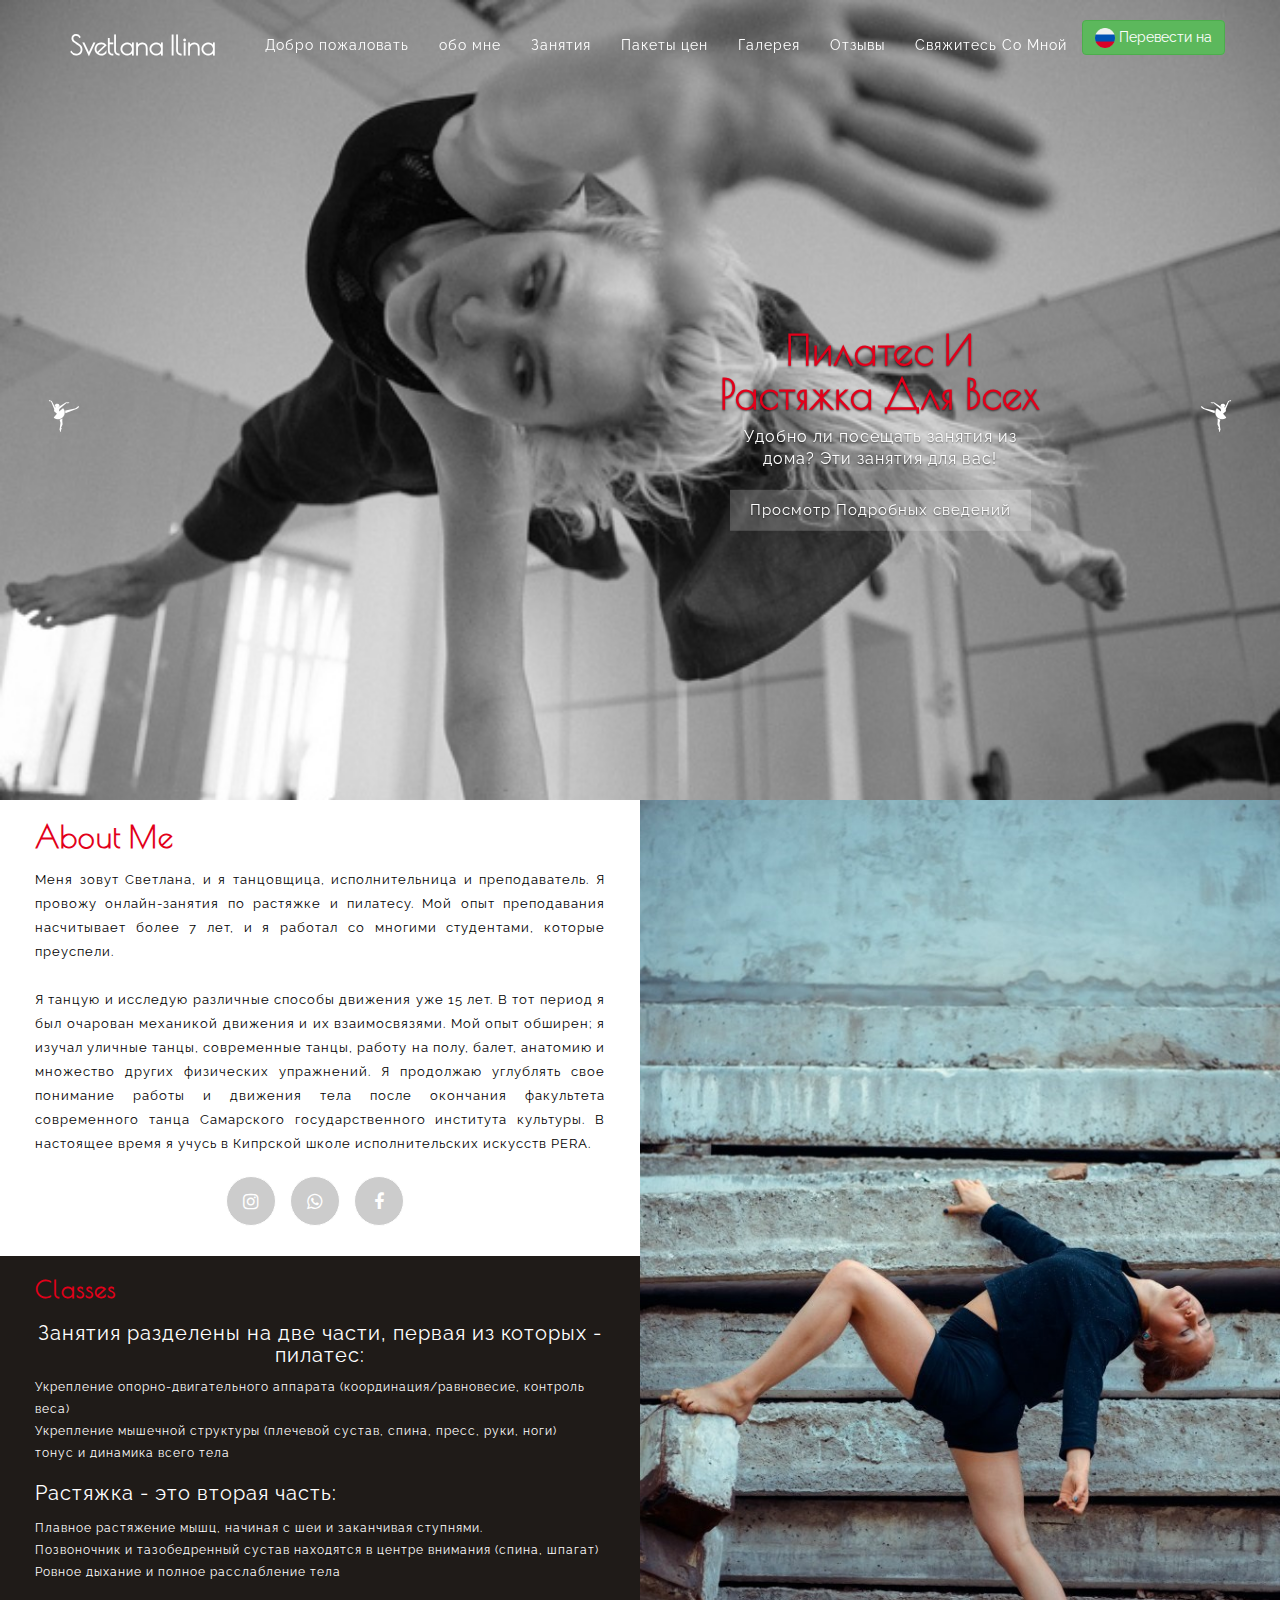
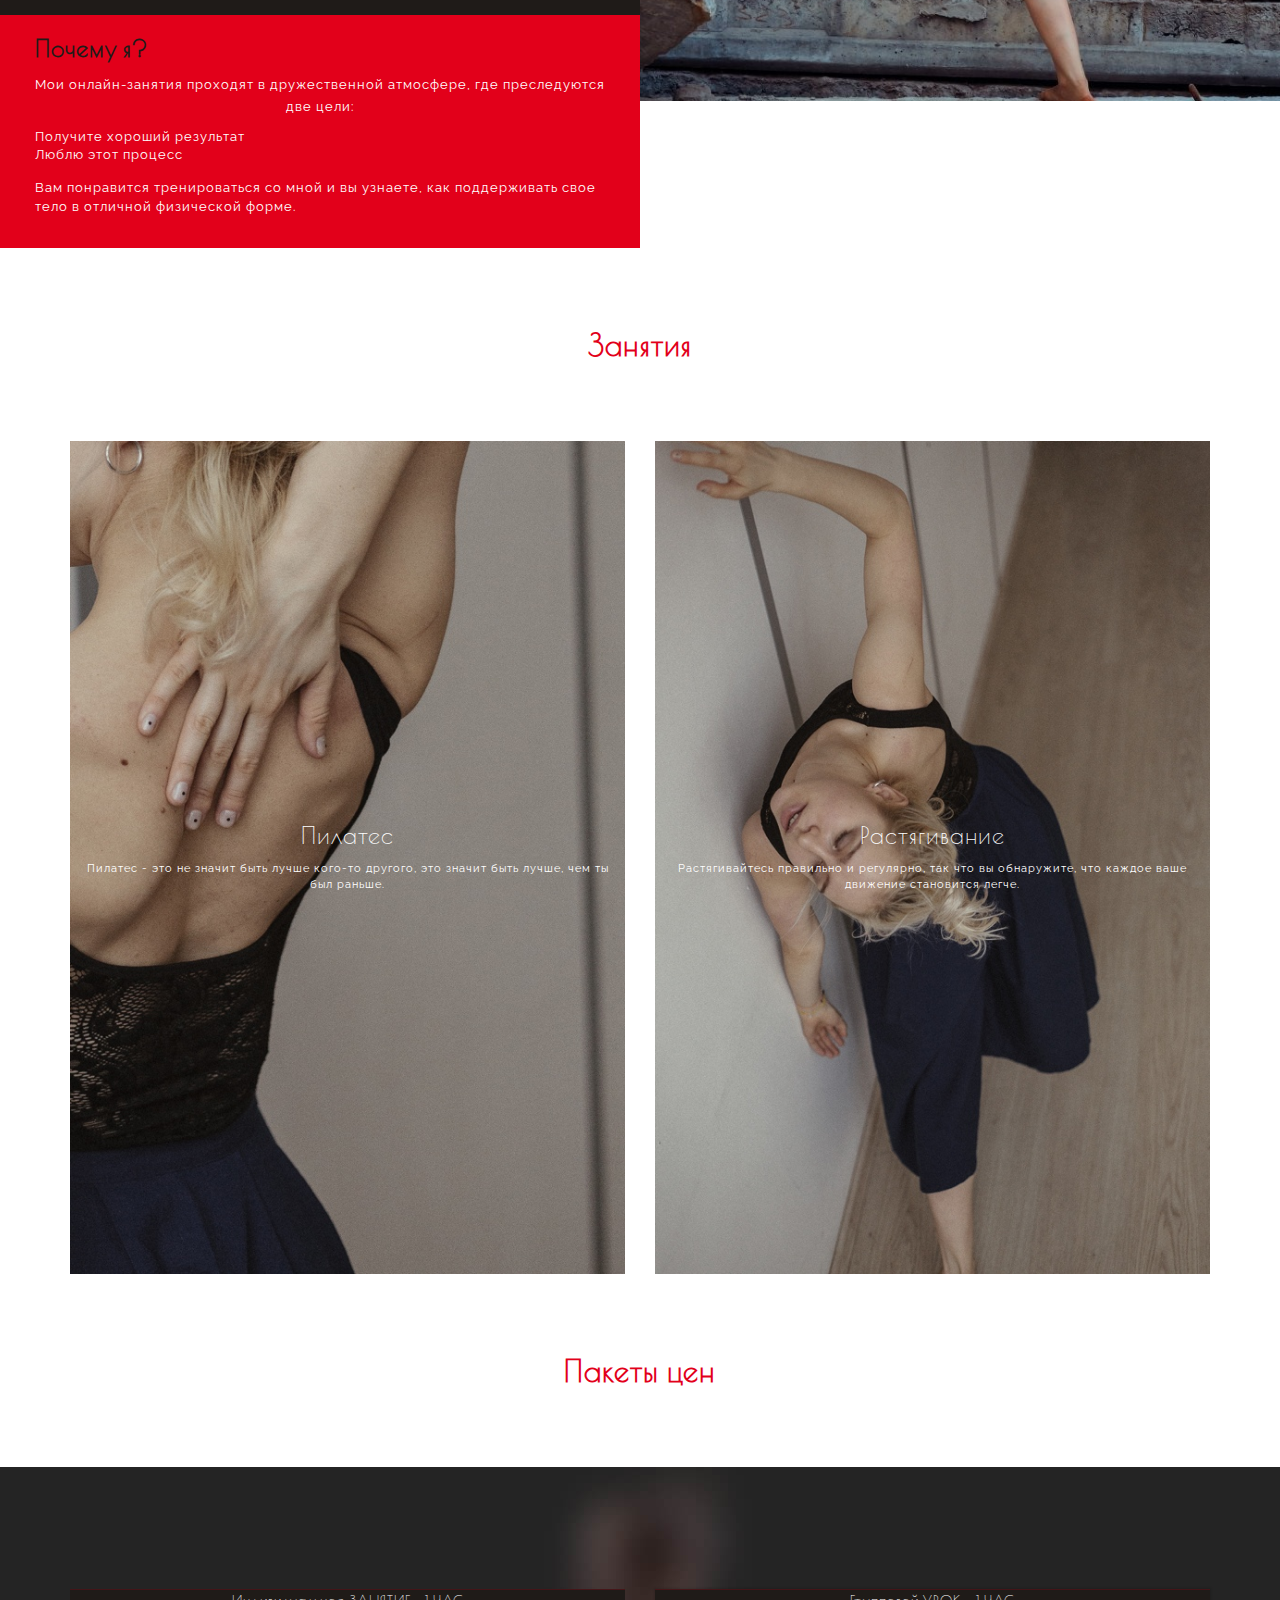
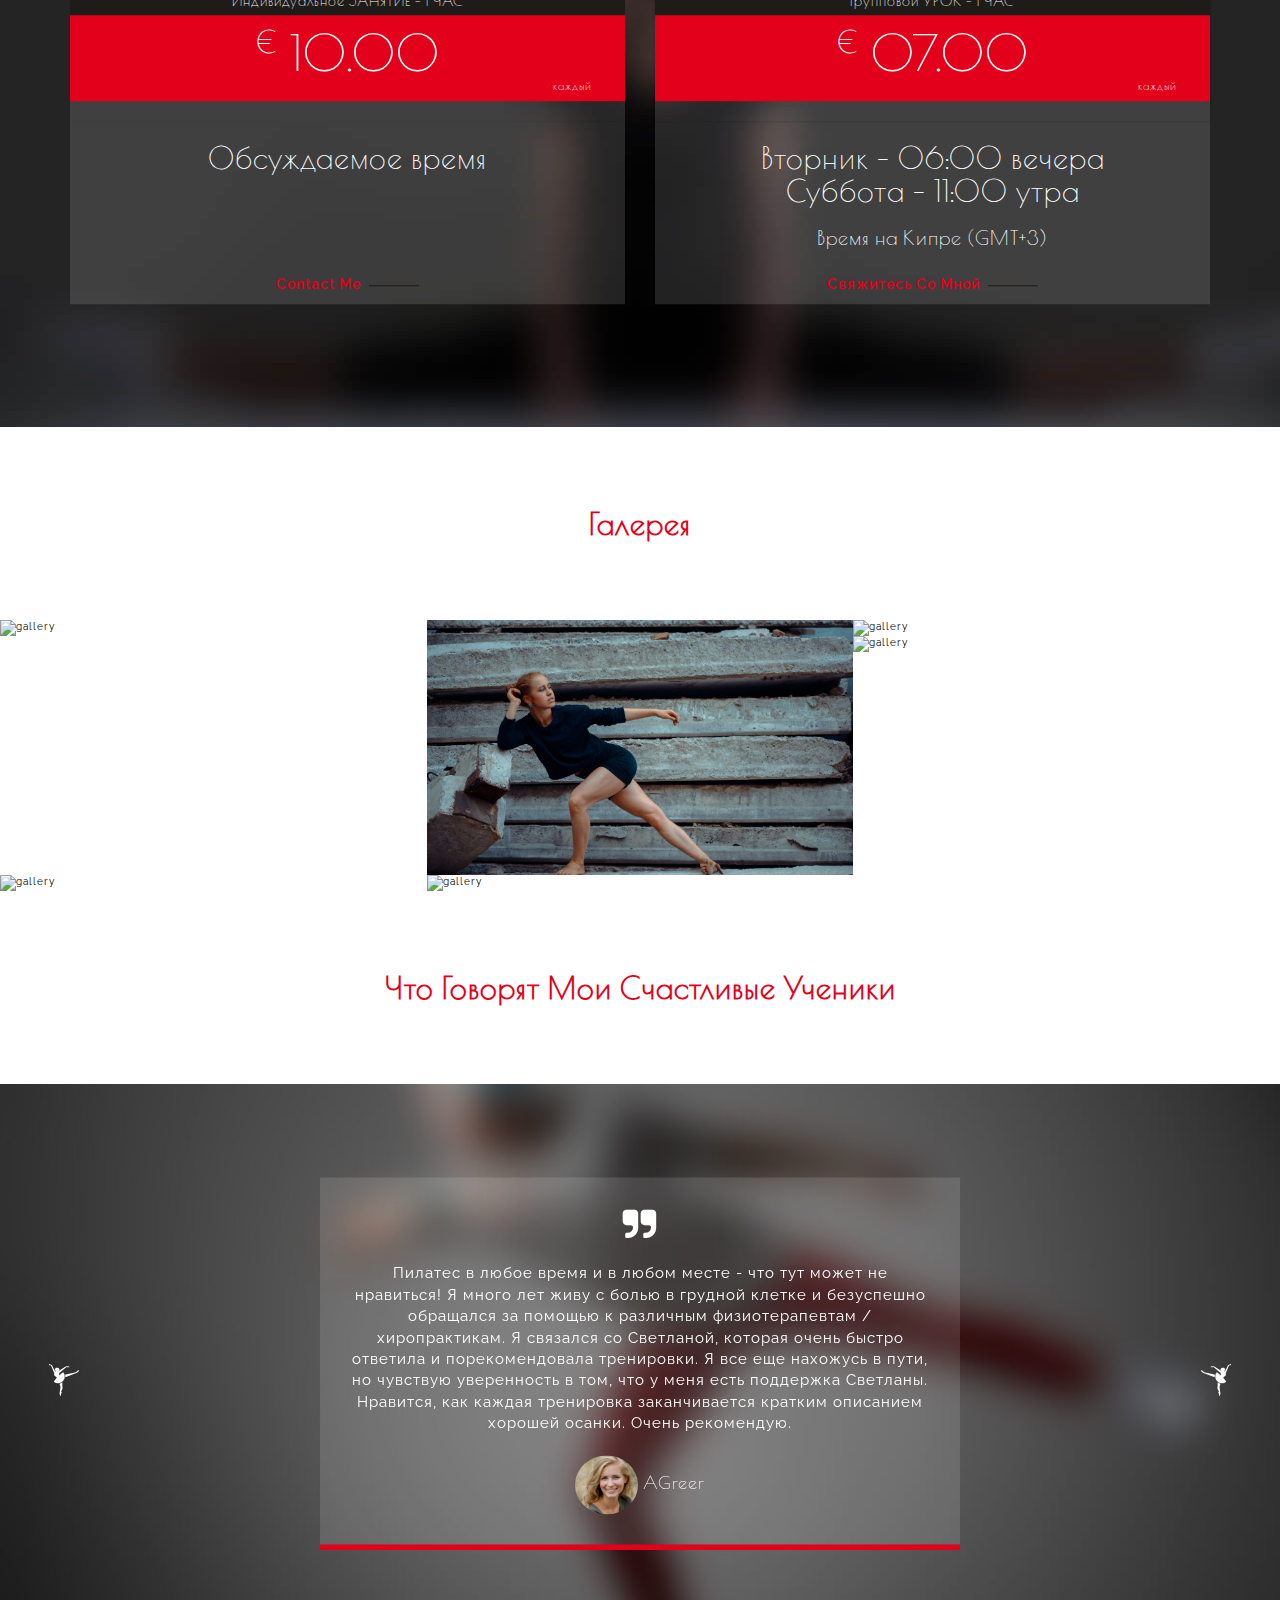
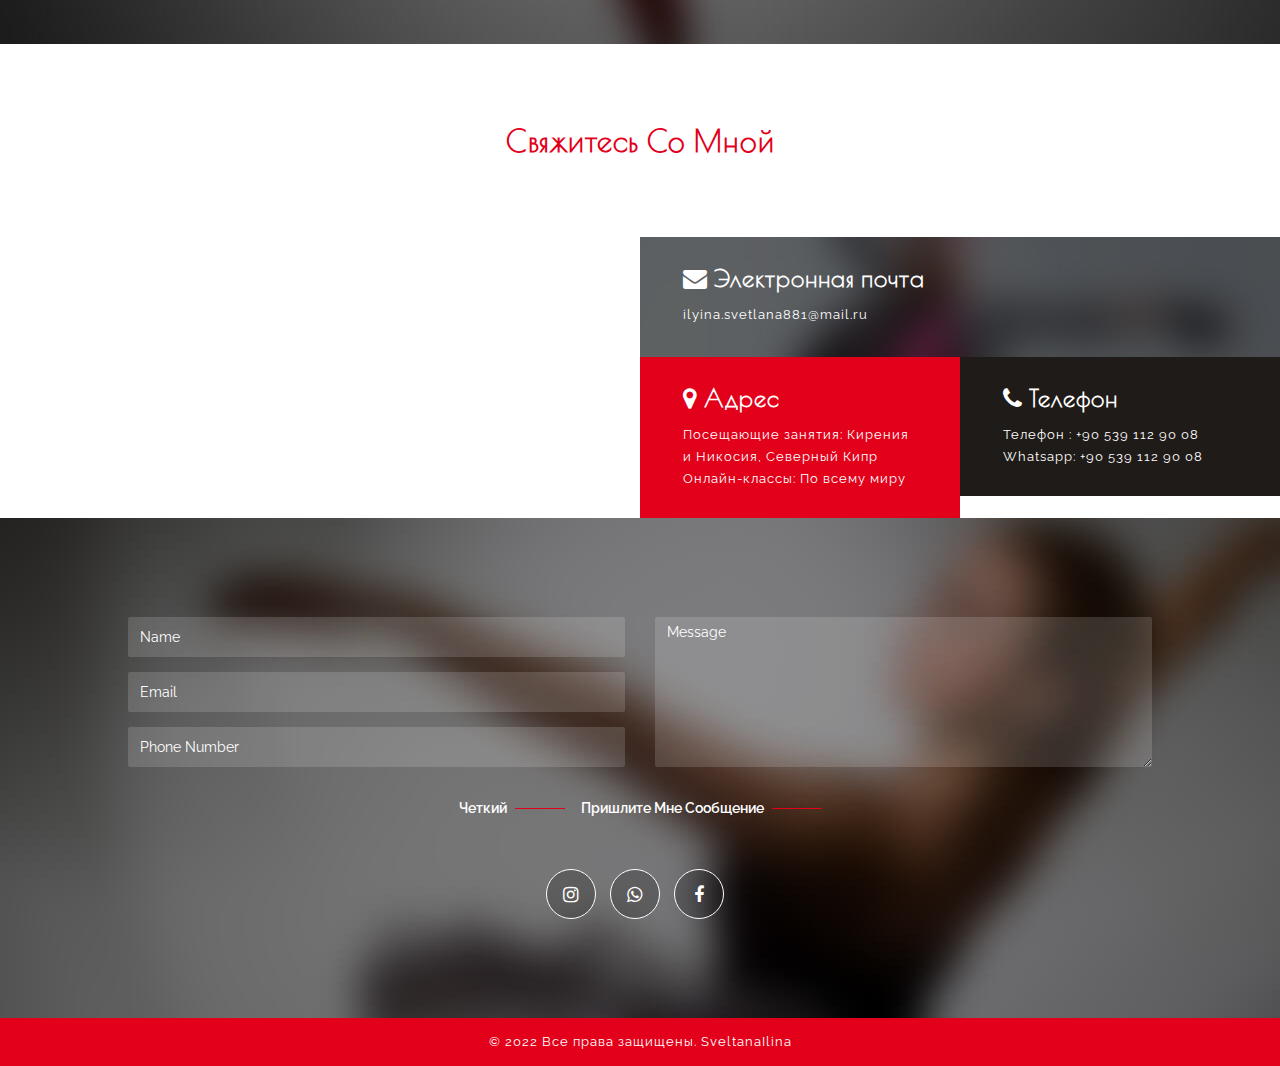
==== index2.html @ aa707af9 "new changes" ====
<!DOCTYPE html>
<html lang="en">
    <head>
        <meta charset="utf-8">
        <link rel="stylesheet" href="css/style2.css">
        <link rel="stylesheet" href="css/animate2.css">
        <link rel="stylesheet" href="css/owl.carousel.min.css">
        <link href="https://fonts.googleapis.com/css?family=Roboto:300,400&display=swap" rel="stylesheet">

    <link href="https://fonts.googleapis.com/css?family=Poppins:300,400,500&display=swap" rel="stylesheet">

    <link href="https://fonts.googleapis.com/css?family=Source+Serif+Pro:400,600&display=swap" rel="stylesheet">

    <link rel="stylesheet" href="fonts/icomoon/style.css">
        <meta http-equiv="X-UA-Compatible" content="IE=edge">
        <meta name="viewport" content="width=device-width, initial-scale=1.0">
        <link href="fcf-assets/css/fcf.default.css" rel="stylesheet">
        <link href="https://fonts.googleapis.com/css?family=Poiret+One|Raleway:300,400,500,600,700,800,900" rel="stylesheet"> 
        <title>Svetlana Ilina</title>
        <script type="text/javascript" src=
"https://translate.google.com/translate_a/element.js?
        cb=googleTranslateElementInit">
    </script> 
    <script type="text/javascript"> 
        function googleTranslateElementInit() { 
            new google.translate.TranslateElement(
                {pageLanguage: 'en'}, 
                'google_translate_element'
            ); 
        } 
    </script> 
        <link rel="icon" href="favicon.png"/>
        <!-- Bootstrap core CSS -->
        <link href="css/bootstrap.min.css" rel="stylesheet">
        <!-- Custom styles for this template -->
        <link href="css/style.css" rel="stylesheet">
        <link href="css/responsive.css" rel="stylesheet">
        <link href="fonts/font-awesome/css/font-awesome.min.css" rel="stylesheet" type="text/css" />
        <link href="fonts/website-font/stylesheet.css" rel="stylesheet" type="text/css" />
        <link href="css/mislider.css" rel="stylesheet" type="text/css" />
        <link href="css/mislider-custom.css" rel="stylesheet" type="text/css" />
        <link rel="stylesheet" href="css/animate.css">
        <link rel="stylesheet" href="css/lightbox.min.css">

        <script src="js/jquery.min.js" type="text/javascript"></script>
        <script src="js/bootstrap.min.js" type="text/javascript"></script>
        <script src="js/scrolling-nav.js" type="text/javascript"></script>
        <script src="js/lightbox-plus-jquery.min.js" type="text/javascript"></script>
        <script src="js/custom.js" type="text/javascript"></script>

        <script src="js/jquery-3.3.1.min.js"></script>
        <script src="js/popper.min.js"></script>
        <script src="js/owl.carousel.min.js"></script>
        <script src="js/main.js"></script>

    </head>
    <div id="google_translate_element"></div> 
    <body id="myPage" data-spy="scroll" data-target=".navbar" data-offset="60">
        <header>
            <nav class="navbar navbar-default navbar-fixed-top">
                <div class="container">
                    <div class="navigation-bar">
                        <div class="navbar-header">
                            <button type="button" class="navbar-toggle" data-toggle="collapse" data-target="#myNavbar">
                                <span class="icon-bar"></span>
                                <span class="icon-bar"></span>
                                <span class="icon-bar"></span>                        
                            </button>
                            <a class="navbar-brand" href="index.html">Svetlana Ilina</a>
                        </div>
                        <div class="collapse navbar-collapse" id="myNavbar">
                            <ul class="nav navbar-nav navbar-right">
                                <li><a href="index.html">Добро пожаловать</a></li>                               
                                <li><a href="#about">обо мне</a></li>
                                <li><a href="#classes">Занятия</a></li>
                                <li><a href="#plan">Пакеты цен</a></li>
                                <li><a href="#gallery">Галерея</a></li> 
                                <li><a href="#testimonial">Отзывы</a></li> 
                                <li><a href="#contact">Свяжитесь Со Мной</a></li>
                                <li>
                                    
                                    <div class="col-sm" class="language-switcher">
                                        <div class="btn-group dropright translate">
                                      <button id="langSel" type="button" class="btn btn-success dropdown-toggle" data-toggle="dropdown" aria-haspopup="true" aria-expanded="false">
                                       <img src="./images/russia.png" style="width: 20px;"> Перевести на 
                                      </button>
                                      <div class="dropdown-menu translate-option" style="padding: 5px;">
                                        <a class="dropdown-item" href="./index.html" tolang="en"><img src="./images/united-kingdom.png" style="width: 20px; margin-right: 10px;">English</a>
                                        
                                       
                                      </div>
                                    </div>

                                </li>
                                
                            </ul>
                        </div>
                    </div>
                </div>
            </nav>
            <div class="bgbanner" id="slider">
                
                <div id="carousel-example-generic" class="carousel slide" data-ride="carousel">                   
                    <div class="carousel-inner" role="listbox">
                        <div class="item active">            
                            <div class="carousel-caption">
                                <div class="related-website-details">
                                    <h3 data-wow-duration="1000ms" class="wow slideInLeft animated">Пилатес И Растяжка Для Всех</h3>
                                    <p data-wow-duration="1000ms" class="wow slideInRight animated">Удобно ли посещать занятия из дома? Эти занятия для вас!</p>
                                    <a href="#class" data-wow-duration="500ms" class="wow slideInLeft animated site-btn">Просмотр Подробных сведений</a>
                                </div>
                            </div>
                        </div>
                        <div class="item">
                            <div class="carousel-caption">
                                <div class="related-website-details">
                                    <h3 data-wow-duration="1000ms" class="wow slideInLeft animated">Сделайте первый шаг к прекрасному и здоровому телу</h3>
                                    <p data-wow-duration="1000ms" class="wow slideInRight animated">Занятия для любого возраста и уровня!</p>
                                    <a href="#class" data-wow-duration="500ms" class="wow slideInLeft animated site-btn">Просмотр Подробных сведений</a>
                                </div>
                            </div>
                        </div>
                        
                        
                            
                      
                        
                        <a class="left carousel-control" href="#carousel-example-generic" role="button" data-slide="prev">
                            <img src="images/left-arrow.png" onmouseover="this.src = 'images/left-arrow-hover.png'" onmouseout="this.src = 'images/left-arrow.png'" alt="left">
                            <span class="sr-only">Previous</span>
                        </a>
                        <a class="right carousel-control" href="#carousel-example-generic" role="button" data-slide="next">
                            <img src="images/right-arrow.png" onmouseover="this.src = 'images/right-arrow-hover.png'" onmouseout="this.src = 'images/right-arrow.png'" alt="right">
                        </a>
                    </div>
                    
                </div>
                
        </header>
        
        <section class="about" id="about">
            <div class="container-fluid">
                <div class="row">
                    <div class="col-md-6 col-sm-12 col-xs-12">
                        <div class="about-para padding20">
                            <div class="block-heading">
                                <h2>About Me</h2>
                            </div>
                            <p style="margin-top: 15px;">Меня зовут Светлана, и я танцовщица, исполнительница и преподаватель.
                              Я провожу онлайн-занятия по растяжке и пилатесу.
                              Мой опыт преподавания насчитывает более 7 лет, и я работал со многими студентами, которые преуспели.
                                <br><br>
                                Я танцую и исследую различные способы движения уже 15 лет.
                                В тот период я был очарован механикой движения и их взаимосвязями.
                                Мой опыт обширен; я изучал уличные танцы, современные танцы, работу на полу, балет, анатомию и множество других физических упражнений.
                                Я продолжаю углублять свое понимание работы и движения тела после окончания <span id="class"></span> факультета современного танца Самарского государственного института культуры.
                                В настоящее время я учусь в Кипрской школе исполнительских искусств PERA.                                
                            </p>
                            
                        </div>
                        <ul class="social-icon-list" style="margin-bottom:30px; margin-top: 0;">
                                
                               
                            <li>
                                <a href="https://instagram.com/heysiaaa_?igshid=YmMyMTA2M2Y=">
                                    <i class="fa fa-instagram"></i>
                                </a>
                            </li>
                            <li>
                                <a href="https://wa.me/+905391129008">
                                    <i class="fa fa-whatsapp"></i>
                                </a>
                            </li>
                            <li>
                                <a href="https://www.facebook.com/svetlana.ilyina.311">
                                    <i class="fa fa-facebook"></i>
                                </a>
                            </li>
                        </ul>
                        <div class="row" >
                            <div class="col-md-12 col-sm-6 col-xs-12 bgcolor-blue">

                                <div class="about-details padding20" >
                                    <h3>Classes</h3>
                                    <p id="Pilates" style="font-size: 20px; margin-top: 20px;">Занятия разделены на две части, первая из которых - пилатес:
                                        ​
                                        <ul class="Pilates_list" style="margin-top: 10px; font-size: 12px; line-height: 22px;">
                                            <li>Укрепление опорно-двигательного аппарата (координация/равновесие, контроль веса)</li>
                                            <li>Укрепление мышечной структуры (плечевой сустав, спина, пресс, руки, ноги)</li>
                                            <li>тонус и динамика всего тела</li>
                                        </ul>
                                        <br>
                                        <span id="Pilates" style="font-size: 20px;">Растяжка - это вторая часть:</span>
                                        
                                        <ul class="Pilates_list" style="margin-top: 10px; font-size: 12px; line-height: 22px;">
                                            <li>Плавное растяжение мышц, начиная с шеи и заканчивая ступнями.</li>
                                            <li>Позвоночник и тазобедренный сустав находятся в центре внимания (спина, шпагат)</li>
                                            <li>Ровное дыхание и полное расслабление тела</li>
                                        </ul>
                                        </p>
                                </div>
                            </div>
                            <div class="col-md-12 col-sm-6 col-xs-12 bgcolor-red">
                                <div class="about-details padding20 " id="whyMe">
                                    <h3>Почему я?</h3>
                                    <p  style="font-size:13px;">
                                      Мои онлайн-занятия проходят в дружественной атмосфере, где преследуются две цели:
                                        <ul style="margin-top: 10px; font-size:13px;">
                                            <li>Получите хороший результат</li>
                                            <li>Люблю этот процесс</li>
                                        </ul>
                                        <br>
                                <span style="font-size:13px;">Вам понравится тренироваться со мной и вы узнаете, как поддерживать свое тело в отличной физической форме.</span> 
                                    </p>
                                        
                                    </div>
                            </div>
                        </div>
                    </div>
                    <div class="col-md-6 col-sm-12 col-xs-12 no-padding">
                        <img src="images/about.jpg" class="img-responsive" style="height: 100%;">
                    </div>
                </div>
            </div>
        </section>
        <section class="classes paddingTop-80" id="classes">
            <div class="container">
                <div class="row">
                    <div class="col-xs-12 text-center">
                        <div class="block-heading paddingbottom-80">
                            <h2>Занятия</h2>
                        </div>
                    </div>
                </div>
                <div class="row">
                    
                    <div class="col-md-6 col-sm-3 col-xs-6 width-100perc marginBottom30">
                        <div class="content">
                            <div class="content-overlay"></div>
                            <div class="classes-img">
                                <img src="images/class3.jpg" alt="classes" class="img-responsive">
                            </div>
                            <div class="content-details">
                                <h3>Пилатес</h3>
                                <p>Пилатес - это не значит быть лучше кого-то другого, это значит быть лучше, чем ты был раньше.</p>
                            </div>  
                        </div>  
                    </div>
                    <div class="col-md-6 col-sm-3 col-xs-6 width-100perc">
                        <div class="content">
                            <div class="content-overlay"></div>
                            <div class="classes-img">
                                <img src="images/class4.jpg" alt="classes" class="img-responsive">
                            </div>
                            <div class="content-details fadeIn-top fadeIn-right">
                                <h3>Растягивание</h3>
                                <p>Растягивайтесь правильно и регулярно, так что вы обнаружите, что каждое ваше движение становится легче.</p>
                            </div>  
                        </div>  
                    </div>
                </div>
            </div>
        </section>
        <section class="plans paddingTop-80" id="plan">
            <div class="container-fluid">
                <div class="row">
                    <div class="col-xs-12 text-center">
                        <div class="block-heading paddingbottom-80">
                            <h2>Пакеты цен</h2>
                        </div>
                    </div>
                </div>
                <div class="row">
                    <div class="price-banner">
                        <div class="rain-css">
                            <i class="rain"></i><i class="rain"></i><i class="rain"></i><i class="rain"></i><i class="rain"></i><i class="rain"></i><i class="rain"></i><i class="rain"></i><i class="rain"></i><i class="rain"></i><i class="rain"></i><i class="rain"></i><i class="rain"></i><i class="rain"></i><i class="rain"></i><i class="rain"></i><i class="rain"></i><i class="rain"></i><i class="rain"></i><i class="rain"></i><i class="rain"></i><i class="rain"></i><i class="rain"></i><i class="rain"></i><i class="rain"></i><i class="rain"></i><i class="rain"></i><i class="rain"></i><i class="rain"></i><i class="rain"></i><i class="rain"></i><i class="rain"></i><i class="rain"></i><i class="rain"></i><i class="rain"></i><i class="rain"></i><i class="rain"></i><i class="rain"></i><i class="rain"></i><i class="rain"></i><i class="rain"></i><i class="rain"></i><i class="rain"></i><i class="rain"></i><i class="rain"></i><i class="rain"></i><i class="rain"></i><i class="rain"></i><i class="rain"></i><i class="rain"></i><i class="rain"></i><i class="rain"></i><i class="rain"></i><i class="rain"></i><i class="rain"></i><i class="rain"></i><i class="rain"></i><i class="rain"></i><i class="rain"></i><i class="rain"></i><i class="rain"></i><i class="rain"></i><i class="rain"></i><i class="rain"></i><i class="rain"></i><i class="rain"></i><i class="rain"></i><i class="rain"></i><i class="rain"></i><i class="rain"></i><i class="rain"></i><i class="rain"></i><i class="rain"></i><i class="rain"></i><i class="rain"></i><i class="rain"></i><i class="rain"></i><i class="rain"></i><i class="rain"></i><i class="rain"></i><i class="rain"></i><i class="rain"></i><i class="rain"></i><i class="rain"></i><i class="rain"></i><i class="rain"></i><i class="rain"></i><i class="rain"></i><i class="rain"></i><i class="rain"></i><i class="rain"></i><i class="rain"></i><i class="rain"></i><i class="rain"></i><i class="rain"></i><i class="rain"></i><i class="rain"></i><i class="rain"></i><i class="rain"></i><i class="rain"></i><i class="rain"></i><i class="rain"></i><i class="rain"></i><i class="rain"></i><i class="rain"></i><i class="rain"></i><i class="rain"></i><i class="rain"></i><i class="rain"></i><i class="rain"></i><i class="rain"></i><i class="rain"></i><i class="rain"></i><i class="rain"></i><i class="rain"></i><i class="rain"></i><i class="rain"></i><i class="rain"></i><i class="rain"></i><i class="rain"></i><i class="rain"></i><i class="rain"></i><i class="rain"></i><i class="rain"></i><i class="rain"></i><i class="rain"></i><i class="rain"></i><i class="rain"></i><i class="rain"></i><i class="rain"></i><i class="rain"></i><i class="rain"></i><i class="rain"></i><i class="rain"></i><i class="rain"></i><i class="rain"></i><i class="rain"></i><i class="rain"></i><i class="rain"></i><i class="rain"></i><i class="rain"></i><i class="rain"></i><i class="rain"></i><i class="rain"></i><i class="rain"></i><i class="rain"></i><i class="rain"></i><i class="rain"></i><i class="rain"></i><i class="rain"></i>
                        </div>
                        <div class="price-table">
                            <div class="container">
                                <div class="row">
                                    
                                    
                                    <div class="col-md-6 col-sm-3 col-xs-6 marginBottom30 width-100perc">
                                        <div class="price-grid">
                                            <div class="    -block">
                                                <div class="price-gd-top">
                                                    <h4>Индивидуальное ЗАНЯТИЕ - 1 ЧАС</h4>
                                                    <h3>
                                                        <span>€</span>
                                                        10.00
                                                    </h3>
                                                    <h5>каждый</h5>
                                                </div>
                                                <div class="price-gd-bottom">
                                                </div>
                                            </div>
                                            <div class="price-gd-bottom">
                                                <div class="price-list">
                                                    
                                                    <h6>
                                                       
                                                      Обсуждаемое время
                                                    </ul>
                                                    </h6>
                                                </div>
                                                <a class="site-btn2" id="siteBTN" href="https://wa.me/+905391129008">Contact Me</a>
                                            </div>
                                        </div>
                                    </div>
                                    <div class="col-md-6 col-sm-3 col-xs-6 width-100perc">
                                        <div class="price-grid">
                                            <div class="price-block">
                                                <div class="price-gd-top">
                                                    <h4>Групповой УРОК - 1 ЧАС</h4>
                                                    <h3>
                                                        <span>€</span>
                                                        07.00
                                                    </h3>
                                                    <h5>каждый</h5>
                                                </div>
                                                <div class="price-gd-bottom">
                                                </div>
                                            </div>
                                            <div class="price-gd-bottom">
                                                <div class="price-list">
                                                    <h6>
                                                        <ul>
                                                            <li>Вторник - 06:00 вечера</li>
                                                            <li>Суббота - 11:00 утра</li>
                                                            <p style="font-size: 20px; margin-top: 20px;">Время на Кипре (GMT+3)</p>
                                                        </ul>
                                                        
                                                        
                                                        
                                                    </h6>
                                                </div>
                                                <a class="site-btn2" href="https://wa.me/+905391129008">Свяжитесь Со Мной</a>
                                            </div>
                                        </div>
                                    </div>
                                </div>
                            </div>
                        </div>
                    </div>
                </div>
        </section>
        
        <section class="gallery paddingTop-80" id="gallery">
            <div class="container-fluid">
                <div class="row">
                    <div class="col-xs-12 text-center">
                        <div class="block-heading paddingbottom-80">
                            <h2>Галерея</h2>
                        </div>
                    </div>
                </div>
                <div class="row">
                    <div class="gallery-list">
                        <div class="col-md-12 col-sm-12 col-xs-12">
                            <!-- <ul class="nav nav-tabs">
                                <li class="active"><a data-toggle="tab" href="#All">All</a></li>
                                <li><a data-toggle="tab" href="#tango">Tango Ballroom</a></li>
                                <li><a data-toggle="tab" href="#acrobat">Acrobat</a></li>
                                <li><a data-toggle="tab" href="#ballet">Ballet Ballerina</a></li>
                                <li><a data-toggle="tab" href="#hip">Hip Hop</a></li> -->
                            </ul>
                            <div class="tab-content">
                                <div id="All" class="tab-pane fade in active">
                                    <div class="row">
                                        <div class="col-md-4 col-sm-4 col-xs-6 no-padding width-100perc">
                                            <div class="content">
                                                <div class="content-overlay"></div>
                                                <div class="gallery-img">
                                                    <img src="images/gallery1.jpg" alt="gallery" class="img-responsive">
                                                </div>
                                                <div class="content-details fadeIn-top fadeIn-right">
                                                    <!-- <h3>Hip Hop</h3>
                                                    <p>Lorem ipsum dolor sit amet, consectetur adipiscing elit Aenean suscipit faucibus.</p> -->
                                                    <a class="example-image-link img-responsive" href="images/gallery1.jpg" data-lightbox="gallery"></a>
                                                </div> 
                                            </div>
                                        </div>
                                        <div class="col-md-4 col-sm-4 col-xs-6 no-padding width-100perc">
                                            <div class="content">
                                                <div class="content-overlay"></div>
                                                <div class="gallery-img">
                                                    <img src="images/gallery2.jpg" alt="gallery" class="img-responsive">
                                                </div>
                                                <div class="content-details fadeIn-top fadeIn-right">
                                                    <!-- <h3>Hip Hop</h3>
                                                    <p>Lorem ipsum dolor sit amet, consectetur adipiscing elit Aenean suscipit faucibus.</p> -->
                                                    <a class="example-image-link img-responsive" href="images/gallery2.jpg" data-lightbox="gallery"></a>
                                                </div> 
                                            </div>
                                        </div>
                                        <div class="col-md-4 col-sm-4 col-xs-6 no-padding width-100perc">
                                            <div class="content">
                                                <div class="content-overlay"></div>
                                                <div class="gallery-img">
                                                    <img src="images/gallery3.jpg" alt="gallery" class="img-responsive">
                                                </div>
                                                <div class="content-details fadeIn-top fadeIn-right">
                                                    <!-- <h3>Hip Hop</h3>
                                                    <p>Lorem ipsum dolor sit amet, consectetur adipiscing elit Aenean suscipit faucibus.</p> -->
                                                    <a class="example-image-link img-responsive" href="images/gallery3.jpg" data-lightbox="gallery"></a>
                                                </div> 
                                            </div>
                                        </div>
                                        <div class="col-md-4 col-sm-4 col-xs-6 no-padding width-100perc">
                                            <div class="content">
                                                <div class="content-overlay"></div>
                                                <div class="gallery-img">
                                                    <img src="images/gallery4.jpg" alt="gallery" class="img-responsive">
                                                </div>
                                                <div class="content-details fadeIn-top fadeIn-right">
                                                    <!-- <h3>Hip Hop</h3>
                                                    <p>Lorem ipsum dolor sit amet, consectetur adipiscing elit Aenean suscipit faucibus.</p> -->
                                                    <a class="example-image-link img-responsive" href="images/gallery4.jpg" data-lightbox="gallery"></a>
                                                </div> 
                                            </div>
                                        
                                        </div>
                                      
                                        
                                        
                                        
                                    </div>


                                    <div class="row">
                                        <div class="col-md-4 col-sm-4 col-xs-6 no-padding width-100perc">
                                            <div class="content">
                                                <div class="content-overlay"></div>
                                                <div class="gallery-img">
                                                    <img src="images/gallery5.jpg" alt="gallery" class="img-responsive">
                                                </div>
                                                <div class="content-details fadeIn-top fadeIn-right">
                                                    <!-- <h3>Hip Hop</h3>
                                                    <p>Lorem ipsum dolor sit amet, consectetur adipiscing elit Aenean suscipit faucibus.</p> -->
                                                    <a class="example-image-link img-responsive" href="images/gallery5.jpg" data-lightbox="gallery"></a>
                                                </div> 
                                            </div>
                                        </div>
                                        
                                        <div class="col-md-4 col-sm-4 col-xs-6 no-padding width-100perc">
                                            <div class="content">
                                                <div class="content-overlay"></div>
                                                <div class="gallery-img">
                                                    <img src="images/gallery6.jpg" alt="gallery" class="img-responsive">
                                                </div>
                                                <div class="content-details fadeIn-top fadeIn-right">
                                                    <!-- <h3>Hip Hop</h3>
                                                    <p>Lorem ipsum dolor sit amet, consectetur adipiscing elit Aenean suscipit faucibus.</p> -->
                                                    <a class="example-image-link img-responsive" href="images/gallery6.jpg" data-lightbox="gallery"></a>
                                                </div> 
                                            </div>
                                        </div>
                                        
                                        
                                        
                                    </div>
                                </div>
                                
                            </div>
                        </div>
                    </div>
                </div>
            </div>
        </section>
        <section class="testimonial paddingTop-80" id="testimonial">
            <div class="container-fluid">
                <div class="row">
                    <div class="col-xs-12 text-center">
                        <div class="block-heading paddingbottom-80">
                            <h2>Что Говорят Мои Счастливые Ученики</h2>
                        </div>
                    </div>
                </div>
                <div class="row">
                    <div class="testimonial-banner">
                        <div class="rain-css">
                            <i class="rain"></i><i class="rain"></i><i class="rain"></i><i class="rain"></i><i class="rain"></i><i class="rain"></i><i class="rain"></i><i class="rain"></i><i class="rain"></i><i class="rain"></i><i class="rain"></i><i class="rain"></i><i class="rain"></i><i class="rain"></i><i class="rain"></i><i class="rain"></i><i class="rain"></i><i class="rain"></i><i class="rain"></i><i class="rain"></i><i class="rain"></i><i class="rain"></i><i class="rain"></i><i class="rain"></i><i class="rain"></i><i class="rain"></i><i class="rain"></i><i class="rain"></i><i class="rain"></i><i class="rain"></i><i class="rain"></i><i class="rain"></i><i class="rain"></i><i class="rain"></i><i class="rain"></i><i class="rain"></i><i class="rain"></i><i class="rain"></i><i class="rain"></i><i class="rain"></i><i class="rain"></i><i class="rain"></i><i class="rain"></i><i class="rain"></i><i class="rain"></i><i class="rain"></i><i class="rain"></i><i class="rain"></i><i class="rain"></i><i class="rain"></i><i class="rain"></i><i class="rain"></i><i class="rain"></i><i class="rain"></i><i class="rain"></i><i class="rain"></i><i class="rain"></i><i class="rain"></i><i class="rain"></i><i class="rain"></i><i class="rain"></i><i class="rain"></i><i class="rain"></i><i class="rain"></i><i class="rain"></i><i class="rain"></i><i class="rain"></i><i class="rain"></i><i class="rain"></i><i class="rain"></i><i class="rain"></i><i class="rain"></i><i class="rain"></i><i class="rain"></i><i class="rain"></i><i class="rain"></i><i class="rain"></i><i class="rain"></i><i class="rain"></i><i class="rain"></i><i class="rain"></i><i class="rain"></i><i class="rain"></i><i class="rain"></i><i class="rain"></i><i class="rain"></i><i class="rain"></i><i class="rain"></i><i class="rain"></i><i class="rain"></i><i class="rain"></i><i class="rain"></i><i class="rain"></i><i class="rain"></i><i class="rain"></i><i class="rain"></i><i class="rain"></i><i class="rain"></i><i class="rain"></i><i class="rain"></i><i class="rain"></i><i class="rain"></i><i class="rain"></i><i class="rain"></i><i class="rain"></i><i class="rain"></i><i class="rain"></i><i class="rain"></i><i class="rain"></i><i class="rain"></i><i class="rain"></i><i class="rain"></i><i class="rain"></i><i class="rain"></i><i class="rain"></i><i class="rain"></i><i class="rain"></i><i class="rain"></i><i class="rain"></i><i class="rain"></i><i class="rain"></i><i class="rain"></i><i class="rain"></i><i class="rain"></i><i class="rain"></i><i class="rain"></i><i class="rain"></i><i class="rain"></i><i class="rain"></i><i class="rain"></i><i class="rain"></i><i class="rain"></i><i class="rain"></i><i class="rain"></i><i class="rain"></i><i class="rain"></i><i class="rain"></i><i class="rain"></i><i class="rain"></i><i class="rain"></i><i class="rain"></i><i class="rain"></i><i class="rain"></i><i class="rain"></i><i class="rain"></i><i class="rain"></i><i class="rain"></i><i class="rain"></i><i class="rain"></i><i class="rain"></i>
                        </div>
                        <div class="testimonial-box">
                            <div class="container">
                                <div class="row">
                                    <div id="testimonial-Carousel" class="carousel slide" data-ride="carousel">
                                        <!-- Wrapper for slides -->
                                        <div class="carousel-inner">
                                            <div class="item active">
                                                <div class="client-list">
                                                    <div class=" client-info">
                                                        <div class="client-img">
                                                            <i class="fa fa-quote-right"></i>
                                                        </div>
                                                        <p>Пилатес в любое время и в любом месте - что тут может не нравиться!
                                                          Я много лет живу с болью в грудной клетке и безуспешно обращался за помощью к различным физиотерапевтам / хиропрактикам. Я связался со Светланой, которая очень быстро ответила и порекомендовала тренировки. Я все еще нахожусь в пути, но чувствую уверенность в том, что у меня есть поддержка Светланы. Нравится, как каждая тренировка заканчивается кратким описанием хорошей осанки. Очень рекомендую.</p>
                                                        <h4>
                                                            <img src="images/client1.jpg" class="img-circle" alt="client">
                                                            AGreer
                                                        </h4>
                                                    </div>
                                                </div>
                                            </div>

                                            <div class="item">
                                                <div class="client-list">
                                                    <div class=" client-info">
                                                        <div class="client-img">
                                                            <i class="fa fa-quote-right"></i>
                                                        </div>
                                                        <p>Встреча со Светланой Ильиной стала для меня событием, изменившим мою жизнь. Иметь сильную, свободную от боли спину действительно было преображением. Я более уверен в себе и могу сделать гораздо больше. Спасибо.</p>
                                                        <h4>
                                                            <img src="images/client3.jpg" class="img-circle" alt="client">
                                                            Garry Biggins
                                                        </h4>
                                                    </div>
                                                </div>
                                            </div>
                                            <div class="item">
                                                <div class="client-list">
                                                    <div class=" client-info">
                                                        <div class="client-img">
                                                            <i class="fa fa-quote-right"></i>
                                                        </div>
                                                        <p>Сеансы Светланы Ильиной были действительно полезны для развития моей тазовой стабильности и тонизирования мышц, ядра и всего тела. Эти классы предлагают широкий спектр сложных навыков, так что вы можете адаптировать их под себя. Повсюду польза для ума, тела и хорошего самочувствия!</p>
                                                        <h4>
                                                            <img src="images/client4.jpg" class="img-circle" alt="client">
                                                            Elizabeth W
                                                        </h4>
                                                    </div>
                                                </div>
                                            </div>
                                            <div class="item">
                                                <div class="client-list">
                                                    <div class=" client-info">
                                                        <div class="client-img">
                                                            <i class="fa fa-quote-right"></i>
                                                        </div>
                                                        <p>У меня уже несколько лет постоянно болит спина. С тех пор, как я начал проводить сеансы со Sveltana, я почти не замечаю этого, я не могу рекомендовать Sveltana достаточно. Я рекомендую его всем, у кого есть проблемы со спиной.</p>
                                                        <h4>
                                                            <img src="images/client2.jpg" class="img-circle" alt="client">
                                                            Voranika
                                                        </h4>
                                                    </div>
                                                </div>
                                            </div>
                                        </div>

                                        <!-- Left and right controls -->
                                        <a class="left carousel-control" href="#testimonial-Carousel" role="button" data-slide="prev">
                                            <img src="images/left-arrow.png" onmouseover="this.src = 'images/left-arrow-hover.png'" onmouseout="this.src = 'images/left-arrow.png'" alt="left">
                                            <span class="sr-only">Previous</span>
                                        </a>
                                        <a class="right carousel-control" href="#testimonial-Carousel" role="button" data-slide="next">
                                            <img src="images/right-arrow.png" onmouseover="this.src = 'images/right-arrow-hover.png'" onmouseout="this.src = 'images/right-arrow.png'" alt="right">
                                        </a>
                                    </div>
                                </div>
                            </div>
                        </div>
                    </div>
                </div>
        </section>
        <section class="contact paddingTop-80" id="contact">
            <div class="container-fluid">
                <div class="row">
                    <div class="col-xs-12 text-center">
                        <div class="block-heading paddingbottom-80">
                            <h2>Свяжитесь Со Мной</h2>
                        </div>
                    </div>
                </div>
                <div class="row">
                    <div class="col-md-6 col-sm-12 col-xs-12 no-padding">
                        <div class="map">
                            <iframe src="https://www.google.com/maps/embed?pb=!1m18!1m12!1m3!1d416719.47863284964!2d33.295491899999995!3d35.315399449999994!2m3!1f0!2f0!3f0!3m2!1i1024!2i768!4f13.1!3m3!1m2!1s0x14de0dbe1f962d29%3A0xd3d22dab0be5118f!2sKyrenia%20District!5e0!3m2!1sen!2s!4v1651838625160!5m2!1sen!2s"  frameborder="0" style="border:0" allowfullscreen></iframe>
                        </div>
                    </div>
                    <div class="col-md-6 col-sm-12 col-xs-12">
                        <div class="contact-box">
                            <div class="row">
                                <div class="col-md-12 col-sm-12 col-xs-12 email-banner">
                                    <div class="contact-list">
                                        <h3>
                                            <i class="fa fa-envelope" aria-hidden="true"></i>
                                            Электронная почта
                                        </h3>
                                        <a href="mailto:ilyina.svetlana881@mail.ru">ilyina.svetlana881@mail.ru</a>
                                        
                                    </div>
                                </div>
                                <div class="col-md-6 col-sm-6 col-xs-6 bgcolor-red width-100">
                                    <div class="contact-list">
                                        <div class="left-box">
                                            <h3>
                                                <i class="fa fa-map-marker" aria-hidden="true"></i>
                                                Адрес
                                            </h3>
                                            <p>Посещающие занятия: Кирения и Никосия, Северный Кипр</p>
                                            <p>Онлайн-классы: По всему миру</p>
                                            
                                        </div>
                                    </div>
                                </div>
                                <div class="col-md-6 col-sm-6 col-xs-6 bgcolor-blue width-100">
                                    <div class="contact-list">
                                        <div class="right-box">
                                            <h3>
                                                <i class="fa fa-phone" aria-hidden="true"></i>
                                                Телефон
                                            </h3>
                                            <a href="tel:+905391129008">Телефон : +90 539 112 90 08</a>
                                            <a href="https://wa.me/+905391129008">Whatsapp: +90 539 112 90 08</a>
                                            
                                        </div>
                                    </div>
                                </div>
                            </div>
                        </div>
                    </div>
                </div>
                <div class="row">
                    <div class="contact-banner">
                        <div class="rain-css">
                            <i class="rain"></i><i class="rain"></i><i class="rain"></i><i class="rain"></i><i class="rain"></i><i class="rain"></i><i class="rain"></i><i class="rain"></i><i class="rain"></i><i class="rain"></i><i class="rain"></i><i class="rain"></i><i class="rain"></i><i class="rain"></i><i class="rain"></i><i class="rain"></i><i class="rain"></i><i class="rain"></i><i class="rain"></i><i class="rain"></i><i class="rain"></i><i class="rain"></i><i class="rain"></i><i class="rain"></i><i class="rain"></i><i class="rain"></i><i class="rain"></i><i class="rain"></i><i class="rain"></i><i class="rain"></i><i class="rain"></i><i class="rain"></i><i class="rain"></i><i class="rain"></i><i class="rain"></i><i class="rain"></i><i class="rain"></i><i class="rain"></i><i class="rain"></i><i class="rain"></i><i class="rain"></i><i class="rain"></i><i class="rain"></i><i class="rain"></i><i class="rain"></i><i class="rain"></i><i class="rain"></i><i class="rain"></i><i class="rain"></i><i class="rain"></i><i class="rain"></i><i class="rain"></i><i class="rain"></i><i class="rain"></i><i class="rain"></i><i class="rain"></i><i class="rain"></i><i class="rain"></i><i class="rain"></i><i class="rain"></i><i class="rain"></i><i class="rain"></i><i class="rain"></i><i class="rain"></i><i class="rain"></i><i class="rain"></i><i class="rain"></i><i class="rain"></i><i class="rain"></i><i class="rain"></i><i class="rain"></i><i class="rain"></i><i class="rain"></i><i class="rain"></i><i class="rain"></i><i class="rain"></i><i class="rain"></i><i class="rain"></i><i class="rain"></i><i class="rain"></i><i class="rain"></i><i class="rain"></i><i class="rain"></i><i class="rain"></i><i class="rain"></i><i class="rain"></i><i class="rain"></i><i class="rain"></i><i class="rain"></i><i class="rain"></i><i class="rain"></i><i class="rain"></i><i class="rain"></i><i class="rain"></i><i class="rain"></i><i class="rain"></i><i class="rain"></i><i class="rain"></i><i class="rain"></i><i class="rain"></i><i class="rain"></i><i class="rain"></i><i class="rain"></i><i class="rain"></i><i class="rain"></i><i class="rain"></i><i class="rain"></i><i class="rain"></i><i class="rain"></i><i class="rain"></i><i class="rain"></i><i class="rain"></i><i class="rain"></i><i class="rain"></i><i class="rain"></i><i class="rain"></i><i class="rain"></i><i class="rain"></i><i class="rain"></i><i class="rain"></i><i class="rain"></i><i class="rain"></i><i class="rain"></i><i class="rain"></i><i class="rain"></i><i class="rain"></i><i class="rain"></i><i class="rain"></i><i class="rain"></i><i class="rain"></i><i class="rain"></i><i class="rain"></i><i class="rain"></i><i class="rain"></i><i class="rain"></i><i class="rain"></i><i class="rain"></i><i class="rain"></i><i class="rain"></i><i class="rain"></i><i class="rain"></i><i class="rain"></i><i class="rain"></i><i class="rain"></i><i class="rain"></i><i class="rain"></i><i class="rain"></i><i class="rain"></i><i class="rain"></i><i class="rain"></i>
                        </div>
                        <div class="container">
                            <div class="contact-form">
                                <form name="sentMessage" action="https://formspree.io/f/mknypdjg" id="contactForm" method="POST">
                                    <div class="row">
                                        <div class="contact-menu">
                                            <div class="col-md-6 col-sm-6 col-xs-12">
                                                <div class="form-group">
                                                    <input type="text" id="name" class="form-control placeholder-fix" placeholder="Name" required="" aria-invalid="false">
                                                </div>
                                                <div class="form-group">
                                                    <input type="email" id="contact" class="form-control placeholder-fix" placeholder="Email" required="">
                                                </div>
                                                <div class="form-group">
                                                    <input type="text" id="email" class="form-control placeholder-fix" placeholder="Phone Number" required="">
                                                </div>
                                            </div>
                                            <div class="col-md-6 col-sm-6 col-xs-12">
                                                <div class="form-group">
                                                    <textarea name="message" id="message" class="form-control placeholder-fix" rows="5" placeholder="Message" required="" aria-invalid="false"></textarea>
                                                    <p class="help-block text-danger"></p>
                                                </div>
                                            </div>
                                            <div class="col-md-12 col-sm-12 col-xs-12">
                                                <div class="buttons text-center">
                                                    <button type="reset" class="site-btn3">Четкий</button>
                                                    <button type="submit" class="site-btn3">Пришлите Мне Сообщение</button>
                                                </div>
                                            </div>
                                        </div>
                                    </div>
                                </form>
                                <div class="social-icons">
                                    <ul class="social-icon-list">
                                        
                                       
                                        <li>
                                            <a href="https://instagram.com/heysiaaa_?igshid=YmMyMTA2M2Y=">
                                                <i class="fa fa-instagram"></i>
                                            </a>
                                        </li>
                                        <li>
                                            <a href="https://wa.me/+905391129008">
                                                <i class="fa fa-whatsapp"></i>
                                            </a>
                                        </li>
                                        <li>
                                            <a href="https://www.facebook.com/svetlana.ilyina.311">
                                                <i class="fa fa-facebook"></i>
                                            </a>
                                        </li>
                                    </ul>
                                </div>
                            </div>
                        </div>
                    </div>
                </div>
            </div>
        </section>
        <div id="google_translate_element" class="float -right"></div>
        <footer>
            <div class="copyright bgcolor-red">
                <!--Do not remove Backlink from footer of the template. To remove it you can purchase the Backlink-->
                &copy; 2022 Все права защищены. SveltanaIlina</a>
            </div>
        </footer>
        <script src="js/wow.min.js"></script>
        <script src="js/mislider.js" type="text/javascript"></script>
        <script type= "text/javascript">
            function googleTranslateElementInit () {
                    new google.translate.TranslateElement
                    ({
                        pageLanguage: 'ar',
                        layout: google.translate.TranslateElement.InlineLayout.SIMPLE
                    },
                    
                        'google_translate_element '
                    );
            }
                </script>
                <script type="text/javascript"
                src="//translate.google.com/translate_a/element.js?cb=googleTranslateElementInit">
            </script>
        <script>
                                                var wow = new WOW({
                                                    boxClass: 'wow',
                                                    animateClass: 'animated',
                                                    offset: 120,
                                                    mobile: false,
                                                    live: true
                                                }
                                                );
                                                wow.init();
        </script> 
        <script type="text/javascript">
            jQuery(function ($) {
                var slider = $('.mis-stage').miSlider({
                    stageHeight: 550,
                    slidesOnStage: false,
                    slidePosition: 'center',
                    slideStart: 'mid',
                    slideScaling: 550,
                    offsetV: -5,
                    centerV: true,
                    navButtonsOpacity: 1,
                    slideWidth: 700,
                    slideHeight: 600,
                });
            });
        </script>
        <a id="back-to-top" class="scrollTop back-to-top" href="javascript:void(0);" style="display: none;">
            <i class="tv-bounce fa fa-angle-double-up"></i>
        </a>
    </body>
</html>
---- css/style.css ----
html {
    margin: 0;
    padding: 0;
}
body {
    font-family: 'Raleway', sans-serif;  
    margin: 0;
    padding: 0;
    color: #000;
    font-size:100%;
    letter-spacing: 1px;
}

#Pilates{
    font-size: 16px;
}

textarea:focus, input:focus, select:focus, select:active{
    outline: none;
    box-shadow:none;
}
.form-control:focus {
    box-shadow: none;
    outline: 0 none;
}
textarea:focus,textArea:focus,
input[type="text"]:focus,
input[type="password"]:focus,
input[type="datetime"]:focus,
input[type="datetime-local"]:focus,
input[type="date"]:focus,
input[type="month"]:focus,
input[type="time"]:focus,
input[type="week"]:focus,
input[type="number"]:focus,
input[type="email"]:focus,
input[type="url"]:focus,
input[type="search"]:focus,
input[type="tel"]:focus,
input[type="color"]:focus,
.uneditable-input:focus {   
    border-color: none;
    box-shadow: none !important;
    outline: 0 none;
    border-color: #000 !important;
}
button,
input,
optgroup,
select,
textarea {
    color: inherit;
    font: inherit;
    margin: 0;
}
button:active,
button:focus {
    outline: none !important;
    text-decoration: none;
}
a, button {
    text-decoration: none;
    cursor: pointer;
}
a {
    color: inherit;
}
a, .site-btn{
    transition: all 0.3s ease;
}
a:hover,
a:active,
a:focus {
    color: inherit;
    outline: none !important;
    text-decoration: none;
}
ul{
    margin: 0;
    padding: 0;
}
ul li{
    list-style: none;
}
h1,h2,h3,h4,h5,h6,p{
    margin: 0;
}
h1,h2,h3,h4,h5,h6, .navbar-brand, .gallery-list .nav-tabs{
    font-family: 'Poiret One', cursive;
}
.placeholder-fix:focus::-webkit-input-placeholder  {color:transparent !important; }
.placeholder-fix:focus::-moz-placeholder   {color:transparent !important;}
.placeholder-fix:-moz-placeholder   {color:transparent !important;}
.bgcolor-blue{
    background: #1F1B18;
}
.bgcolor-red{
    background: #e2001a;
}
.no-padding{
    padding: 0;
}
.paddingTop-80{
    padding-top: 80px;
}
.paddingbottom-80{
    padding-bottom: 80px;
}
.padding20{
    padding: 20px;
}
#carousel-example-generic{
    background: rgba(0, 0, 0, 0) url("../images/banner.jpg") no-repeat scroll center top / cover ;
    height: 800px;
    position: relative;
}
.navbar {
    border: medium none;
    border-radius: 0;
    background: transparent;
    padding: 20px 0;
}
.navbar-default .navbar-brand {
    color: #fff;
    font-size: 26px;
    font-weight: 600;
    letter-spacing: 0;
}
.navbar-nav > li > a {
    font-size: 14px;
    color: #fff !important;
}
.navbar-default .navbar-nav > .active > a, .navbar-default .navbar-nav > .active > a:focus, .navbar-default .navbar-nav > .active > a:hover, .navbar-nav > li > a:hover {
    background-color: transparent;
    color: #e2001a !important;
}
#carousel-example-generic .carousel-inner .item{
    background-position: center center;
    background-size: cover;
    height: 800px;
    width: 100%;
}
#carousel-example-generic .carousel-caption {
    left: 0;
    padding-bottom: 30px;
    right: 0;
    top: 25%;
}
#carousel-example-generic .carousel-indicators {
    bottom: 10px;
    left: inherit;
    margin: 0;
    right: 30px;
    top: 50%;
    width: 0;
}
#carousel-example-generic .carousel-caption h3 {
    margin-top: -5px;
}
#carousel-example-generic .carousel-caption h3 {
    color: #e2001a;
    font-size: 40px;
    font-weight: 600;
    margin-top: -5px;
}
#carousel-example-generic .carousel-caption p {
    font-size: 16px;
    line-height: 22px;
    margin: 10px 0 20px;
}
.related-website-details {
    left: 75%;
    position: absolute;
    top: 40%;
    transform: translate(-75%, -50%);
}
#carousel-example-generic .carousel-control.left, #testimonial-Carousel .carousel-control.left{
    background-image: none;
}
#carousel-example-generic .carousel-control.right, #testimonial-Carousel .carousel-control.right{
    background-image: none;
}
#carousel-example-generic .carousel-control, #testimonial-Carousel .carousel-control{
    opacity: 1;
    top: 50%;
    width:10%;
}
#testimonial-Carousel.carousel {
    position: inherit;
}
.site-btn{
    background-color: rgba(255, 255, 255, 0.2);
    display: inline-block;
    font-size: 15px;
    padding: 10px 20px;
}
.site-btn:hover{
    background: #e2001a;
}
.top-nav-collapse{
    background-color: rgba(31, 27, 24, 0.9);
}
.price-banner{
    background: rgba(0, 0, 0, 0) url("../images/pricing-table.jpg") no-repeat scroll 0 0 / cover ;
    min-height: 560px;
    position: relative;
    overflow: hidden;
}
.testimonial-banner{
    background: rgba(0, 0, 0, 0) url("../images/testimonial-banner.jpg") no-repeat scroll 0 0 / cover ;
    min-height: 560px;
    position: relative;
    overflow: hidden;
}
.contact-banner{
    background: rgba(0, 0, 0, 0) url("../images/contact-banner.jpg") no-repeat scroll 0 0 / cover ;
    min-height: 500px;
    position: relative;
    width: 100%;
    overflow: hidden;
}
.instructor-banner{
    background: rgba(0, 0, 0, 0) url("../images/trainer-banner.png") no-repeat scroll 0 0 / cover ;
    min-height: 787px;
    position: relative; 
}
.block-heading h2, .about-details h3 {
    color: #e2001a;
    font-weight: 600;
}
.block-heading p::before {
    border-bottom: 1px solid;
    content: "";
    display: inline-block;
    margin-right: 8px;
    position: relative;
    vertical-align: middle;
    width: 50px;
}
.block-heading > p {
    color: #1F1B18;
    font-size: 12px;
    font-weight: 600;
    margin-top: 6px;
}
.about-para > p {
    font-size: 13px;
    line-height: 24px;
    text-align: justify;
    max-height:40em;
    overflow: hidden;
    overflow-wrap: break-word;
    text-overflow: ellipsis;
}
.about-para .block-heading p {
    margin-bottom: 32px;
}
.site-btn2 {
    color: #e2001a;
    display: inline-block;
    font-size: 14px;
    font-weight: 600;
    margin-top: 15px;
}
#siteBTN{
    margin-top: 90px;
}
.site-btn2::after{
    border-bottom: 1px solid #1F1B18;
    content: "";
    display: inline-block;
    margin-left: 8px;
    position: relative;
    vertical-align: middle;
    width: 50px; 
}
.about-details{
    color:#fff;
}
.about-details > p {
    font-size: 12px;
    line-height: 22px;
    margin-top: 12px;
    max-height: 20em;
    overflow: hidden;
    overflow-wrap: break-word;
    text-align: center;
    text-overflow: ellipsis;
}
.bgcolor-red .about-details h3{
    color: #1F1B18;
}
.content {
    position: relative;
    margin: auto;
    overflow: hidden;
}
.content .content-overlay {
    
    position: absolute;
    width: 100%;
    left: 0;
    top: 0;
    bottom: 0;
    right: 0;
    opacity: 1;
    -webkit-transition: all 0.4s ease-in-out 0s;
    -moz-transition: all 0.4s ease-in-out 0s;
    transition: all 0.4s ease-in-out 0s;
}
.content:hover .content-overlay{
    opacity: 1;
}
.classes-img img{
    width: 100%;
}
.content-details {
    position: absolute;
    text-align: center;
    padding-left: 1em;
    padding-right: 1em;
    width: 100%;
    top: 50%;
    left: 50%;
    opacity: 1;
    -webkit-transform: translate(-50%, -50%);
    -moz-transform: translate(-50%, -50%);
    transform: translate(-50%, -50%);
    -webkit-transition: all 0.3s ease-in-out 0s;
    -moz-transition: all 0.3s ease-in-out 0s;
    transition: all 0.3s ease-in-out 0s;
}
.content:hover .content-details{
    top: 50%;
    left: 50%;
    opacity: 1;
}
.content-details h3{
    color: #fff;
    font-weight: 500;
    margin-bottom: 0.5em;
}
.content-details p{
    color: #fff;
    font-size: 11px;
}

.price-table {
    left: 0;
    position: absolute;
    right: 0;
    top: 50%;
    transform: translateY(-50%);
}
.price-block {
    box-shadow: 0 0 2px 1px rgba(0, 0, 0, 0.15);
    transition: all 0.5s ease 0s;
}
.price-gd-top {
    background: #e2001a;
    text-align: center;
}
.price-gd-top h4 {
    background: #1F1B18;
    color: #fff;
    font-size: 1.4em;
    letter-spacing: 1px;
    padding: 0.4em 1em;
}
.price-gd-top h3 {
    color: #fff;
    font-size: 5em;
    padding: 0.2em 0 0;
}
.price-gd-top h3 span {
    font-size: 30px;
    vertical-align: top;
}
.price-gd-top h5 {
    color: #fff;
    font-size: 1.1em;
    letter-spacing: 1px;
    padding: 0 3em 0.8em 0;
    text-align: right;
}
.price-gd-bottom {
    background: rgba(255, 255, 255, 0.13) none repeat scroll 0 0;
    padding: 1em 0;
    text-align: center;
    max-height: 40em;
}
.price-list > ul li {
    display: inline;
    font-size: 14px;
}
.price-list {
    color: #fff;
}
.price-list h6 {
    font-size: 30px;
    margin: 10px 0;

}

.trainer-details > h4 {
    color: #e2001a;
    font-size: 22px;
    font-weight: 600;
    margin-bottom: 10px;
}
.trainer-details.text-center > p {
    font-size: 12px;
}
.example-image-link i {
    color: #e2001a;
    font-size: 26px;
    margin-top: 15px;
}
.gallery-list .nav-tabs {
    border-bottom: medium none;
    text-align: center;
}
.gallery-list ul {
    margin-bottom: 50px;
    margin-top: 0;
}
.gallery-list .nav-tabs > li > a {
    background-color: transparent;
    border: none;
    border-radius: 5px;
    color: #1F1B18;
    font-size: 16px;
    font-weight: 600;
    line-height: 20px;
    padding: 5px 16px;
    text-transform: capitalize;
}
.nav-tabs > li.active > a, .nav-tabs > li.active > a:focus, .nav-tabs > li.active > a:hover, .nav-tabs > li > a:hover {
    color: #e2001a;
    border: none;
    background-color: transparent;
}
.nav-tabs > li {
    display: inline-block;
    float: none;
    margin-right: 15px;
}
.client-list{
    background: rgba(255, 255, 255, 0.13) none repeat scroll 0 0;
    color:#fff;
    padding: 30px;
    border-bottom: 6px solid #e2001a;
}
#testimonial-Carousel .carousel-inner {
    left: 50%;
    overflow: hidden;
    position: absolute;
    text-align: center;
    top: 50%;
    transform: translate(-50%, -50%);
    width: auto;
}
.client-img i {
    font-size: 36px;
}
.client-info img {
    width: 11%;
}
.client-info > p {
    font-size: 15px;
    margin: 20px 0;
}
.map iframe{
    width:100%;
    height: 265px;
}
.contact-box{
    color:#fff;
}
.email-banner{
    background: rgba(0, 0, 0, 0) url("../images/email-banner.jpg") no-repeat scroll 0 0 / cover ;
    min-height: 120px;
}
.contact-list a {
    display: block;
}
.contact-list h3 {
    margin-bottom: 12px;
    font-weight: 600;
}
.contact-list {
    padding: 28px;
}
.left-box > p, .right-box a, .contact-list a{
    font-size: 13px;
    line-height: 22px;
}
.right-box a:hover, .contact-list a:hover, .site-btn3:hover{
    color: #e2001a;
}
.contact-form{
    left: 50%;
    position: absolute;
    top: 50%;
    transform: translate(-50%, -50%);
    width: 80%;
}
.contact-form .form-control {
    background: rgba(255, 255, 255, 0.15) none repeat scroll 0 0;
    border: medium none;
    border-radius: 2px;
    box-shadow: none;
    color: #fff;
    display: block;
    font-size: 14px;
    height: 40px;
    line-height: 1.42857;
    padding: 6px 12px;
    transition: none 0s ease 0s ;
    width: 100%;
}
.contact-form textarea{
    height: 150px !important;
}
.contact-form .form-control::-moz-placeholder {
    color: #fff;
    font-weight: 400;
    opacity: 1;
}
.contact-form .form-control::-webkit-input-placeholder{
    color: #fff;
    font-weight: 400;
    opacity: 1;
}
.site-btn3 {
    color: #fff;
    display: inline-block;
    font-size: 14px;
    font-weight: 600;
    margin-top: 15px;
    background: transparent;
    border:none;
}
.site-btn3::after{
    border-bottom: 1px solid #e2001a;
    content: "";
    display: inline-block;
    margin-left: 8px;
    position: relative;
    vertical-align: middle;
    width: 50px; 
}
.contact-menu .site-btn3:last-child{
    margin-right: 0px;
}
.social-icon-list {
    margin-top: 50px;
    text-align: center;
}
.social-icon-list li {
    display: inline;
}
.social-icon-list a{
    background: rgba(0, 0, 0, 0.2) none repeat scroll 0 0;
    border: 1px solid #fff;
    border-radius: 50%;
    color: #fff;
    display: inline-block;
    font-size: 18px;
    height: 50px;
    line-height: 50px;
    margin-right: 10px;
    width: 50px;
    
}
.social-icon-list a:hover{
    background: #e2001a;
    border-color: #e2001a;
}
.copyright{
    text-align: center;
    color:#fff;
    padding: 15px 0;
    font-size: 13px;
}
.copyright a{
    font-size: 14px;
    font-weight: 600;
}
.copyright a:hover{
    color: #1F1B18;
}

html {
    height: 100%;
}
.rain {
    background: white;
    background: linear-gradient(to bottom, rgba(255, 255, 255, 0) 0%, #ffffff 100%);
    height: 50px;
    position: absolute;
    width: 1px;
}

.rain:nth-of-type(1) {
    animation-name: rain-1;
    animation-delay: 19s;
    animation-duration: 6s;
    animation-iteration-count: infinite;
    left: 21%;
    opacity: 0.58;
    top: -52%;
}

@Keyframes rain-1 {
    0% {
        left: 21%;
        opacity: 0.58;
        top: -52%;
    }
    100% {
        opacity: 0;
        top: 92%;
    }
}
.rain:nth-of-type(2) {
    animation-name: rain-2;
    animation-delay: 2s;
    animation-duration: 5s;
    animation-iteration-count: infinite;
    left: 13%;
    opacity: 0.52;
    top: -53%;
}

@Keyframes rain-2 {
    0% {
        left: 13%;
        opacity: 0.52;
        top: -53%;
    }
    100% {
        opacity: 0;
        top: 93%;
    }
}
.rain:nth-of-type(3) {
    animation-name: rain-3;
    animation-delay: 19s;
    animation-duration: 5s;
    animation-iteration-count: infinite;
    left: 80%;
    opacity: 0.34;
    top: -67%;
}

@Keyframes rain-3 {
    0% {
        left: 80%;
        opacity: 0.34;
        top: -67%;
    }
    100% {
        opacity: 0;
        top: 107%;
    }
}
.rain:nth-of-type(4) {
    animation-name: rain-4;
    animation-delay: 5s;
    animation-duration: 7s;
    animation-iteration-count: infinite;
    left: 34%;
    opacity: 0.35;
    top: -55%;
}

@Keyframes rain-4 {
    0% {
        left: 34%;
        opacity: 0.35;
        top: -55%;
    }
    100% {
        opacity: 0;
        top: 95%;
    }
}
.rain:nth-of-type(5) {
    animation-name: rain-5;
    animation-delay: 19s;
    animation-duration: 7s;
    animation-iteration-count: infinite;
    left: 11%;
    opacity: 0.57;
    top: -99%;
}

@Keyframes rain-5 {
    0% {
        left: 11%;
        opacity: 0.57;
        top: -99%;
    }
    100% {
        opacity: 0;
        top: 139%;
    }
}
.rain:nth-of-type(6) {
    animation-name: rain-6;
    animation-delay: 7s;
    animation-duration: 10s;
    animation-iteration-count: infinite;
    left: 61%;
    opacity: 0.59;
    top: -91%;
}

@Keyframes rain-6 {
    0% {
        left: 61%;
        opacity: 0.59;
        top: -91%;
    }
    100% {
        opacity: 0;
        top: 131%;
    }
}
.rain:nth-of-type(7) {
    animation-name: rain-7;
    animation-delay: 8s;
    animation-duration: 10s;
    animation-iteration-count: infinite;
    left: 56%;
    opacity: 0.46;
    top: -80%;
}

@Keyframes rain-7 {
    0% {
        left: 56%;
        opacity: 0.46;
        top: -80%;
    }
    100% {
        opacity: 0;
        top: 120%;
    }
}
.rain:nth-of-type(8) {
    animation-name: rain-8;
    animation-delay: 2s;
    animation-duration: 9s;
    animation-iteration-count: infinite;
    left: 91%;
    opacity: 0.46;
    top: -63%;
}

@Keyframes rain-8 {
    0% {
        left: 91%;
        opacity: 0.46;
        top: -63%;
    }
    100% {
        opacity: 0;
        top: 103%;
    }
}
.rain:nth-of-type(9) {
    animation-name: rain-9;
    animation-delay: 14s;
    animation-duration: 7s;
    animation-iteration-count: infinite;
    left: 58%;
    opacity: 0.51;
    top: -89%;
}

@Keyframes rain-9 {
    0% {
        left: 58%;
        opacity: 0.51;
        top: -89%;
    }
    100% {
        opacity: 0;
        top: 129%;
    }
}
.rain:nth-of-type(10) {
    animation-name: rain-10;
    animation-delay: 6s;
    animation-duration: 10s;
    animation-iteration-count: infinite;
    left: 26%;
    opacity: 0.44;
    top: -70%;
}

@Keyframes rain-10 {
    0% {
        left: 26%;
        opacity: 0.44;
        top: -70%;
    }
    100% {
        opacity: 0;
        top: 110%;
    }
}
.rain:nth-of-type(11) {
    animation-name: rain-11;
    animation-delay: 18s;
    animation-duration: 7s;
    animation-iteration-count: infinite;
    left: 44%;
    opacity: 0.49;
    top: -53%;
}

@Keyframes rain-11 {
    0% {
        left: 44%;
        opacity: 0.49;
        top: -53%;
    }
    100% {
        opacity: 0;
        top: 93%;
    }
}
.rain:nth-of-type(12) {
    animation-name: rain-12;
    animation-delay: 17s;
    animation-duration: 5s;
    animation-iteration-count: infinite;
    left: 31%;
    opacity: 0.31;
    top: -83%;
}

@Keyframes rain-12 {
    0% {
        left: 31%;
        opacity: 0.31;
        top: -83%;
    }
    100% {
        opacity: 0;
        top: 123%;
    }
}
.rain:nth-of-type(13) {
    animation-name: rain-13;
    animation-delay: 12s;
    animation-duration: 10s;
    animation-iteration-count: infinite;
    left: 27%;
    opacity: 0.31;
    top: -96%;
}

@Keyframes rain-13 {
    0% {
        left: 27%;
        opacity: 0.31;
        top: -96%;
    }
    100% {
        opacity: 0;
        top: 136%;
    }
}
.rain:nth-of-type(14) {
    animation-name: rain-14;
    animation-delay: 1s;
    animation-duration: 5s;
    animation-iteration-count: infinite;
    left: 99%;
    opacity: 0.54;
    top: -72%;
}

@Keyframes rain-14 {
    0% {
        left: 99%;
        opacity: 0.54;
        top: -72%;
    }
    100% {
        opacity: 0;
        top: 112%;
    }
}
.rain:nth-of-type(15) {
    animation-name: rain-15;
    animation-delay: 16s;
    animation-duration: 8s;
    animation-iteration-count: infinite;
    left: 48%;
    opacity: 0.59;
    top: -71%;
}

@Keyframes rain-15 {
    0% {
        left: 48%;
        opacity: 0.59;
        top: -71%;
    }
    100% {
        opacity: 0;
        top: 111%;
    }
}
.rain:nth-of-type(16) {
    animation-name: rain-16;
    animation-delay: 3s;
    animation-duration: 7s;
    animation-iteration-count: infinite;
    left: 4%;
    opacity: 0.49;
    top: -51%;
}

@Keyframes rain-16 {
    0% {
        left: 4%;
        opacity: 0.49;
        top: -51%;
    }
    100% {
        opacity: 0;
        top: 91%;
    }
}
.rain:nth-of-type(17) {
    animation-name: rain-17;
    animation-delay: 13s;
    animation-duration: 9s;
    animation-iteration-count: infinite;
    left: 20%;
    opacity: 0.59;
    top: -89%;
}

@Keyframes rain-17 {
    0% {
        left: 20%;
        opacity: 0.59;
        top: -89%;
    }
    100% {
        opacity: 0;
        top: 129%;
    }
}
.rain:nth-of-type(18) {
    animation-name: rain-18;
    animation-delay: 9s;
    animation-duration: 7s;
    animation-iteration-count: infinite;
    left: 16%;
    opacity: 0.33;
    top: -91%;
}

@Keyframes rain-18 {
    0% {
        left: 16%;
        opacity: 0.33;
        top: -91%;
    }
    100% {
        opacity: 0;
        top: 131%;
    }
}
.rain:nth-of-type(19) {
    animation-name: rain-19;
    animation-delay: 10s;
    animation-duration: 9s;
    animation-iteration-count: infinite;
    left: 11%;
    opacity: 0.58;
    top: -92%;
}

@Keyframes rain-19 {
    0% {
        left: 11%;
        opacity: 0.58;
        top: -92%;
    }
    100% {
        opacity: 0;
        top: 132%;
    }
}
.rain:nth-of-type(20) {
    animation-name: rain-20;
    animation-delay: 3s;
    animation-duration: 9s;
    animation-iteration-count: infinite;
    left: 45%;
    opacity: 0.42;
    top: -89%;
}

@Keyframes rain-20 {
    0% {
        left: 45%;
        opacity: 0.42;
        top: -89%;
    }
    100% {
        opacity: 0;
        top: 129%;
    }
}
.rain:nth-of-type(21) {
    animation-name: rain-21;
    animation-delay: 17s;
    animation-duration: 7s;
    animation-iteration-count: infinite;
    left: 60%;
    opacity: 0.6;
    top: -74%;
}

@Keyframes rain-21 {
    0% {
        left: 60%;
        opacity: 0.6;
        top: -74%;
    }
    100% {
        opacity: 0;
        top: 114%;
    }
}
.rain:nth-of-type(22) {
    animation-name: rain-22;
    animation-delay: 19s;
    animation-duration: 10s;
    animation-iteration-count: infinite;
    left: 23%;
    opacity: 0.54;
    top: -81%;
}

@Keyframes rain-22 {
    0% {
        left: 23%;
        opacity: 0.54;
        top: -81%;
    }
    100% {
        opacity: 0;
        top: 121%;
    }
}
.rain:nth-of-type(23) {
    animation-name: rain-23;
    animation-delay: 7s;
    animation-duration: 5s;
    animation-iteration-count: infinite;
    left: 52%;
    opacity: 0.51;
    top: -92%;
}

@Keyframes rain-23 {
    0% {
        left: 52%;
        opacity: 0.51;
        top: -92%;
    }
    100% {
        opacity: 0;
        top: 132%;
    }
}
.rain:nth-of-type(24) {
    animation-name: rain-24;
    animation-delay: 0s;
    animation-duration: 6s;
    animation-iteration-count: infinite;
    left: 32%;
    opacity: 0.43;
    top: -98%;
}

@Keyframes rain-24 {
    0% {
        left: 32%;
        opacity: 0.43;
        top: -98%;
    }
    100% {
        opacity: 0;
        top: 138%;
    }
}
.rain:nth-of-type(25) {
    animation-name: rain-25;
    animation-delay: 3s;
    animation-duration: 9s;
    animation-iteration-count: infinite;
    left: 98%;
    opacity: 0.58;
    top: -56%;
}

@Keyframes rain-25 {
    0% {
        left: 98%;
        opacity: 0.58;
        top: -56%;
    }
    100% {
        opacity: 0;
        top: 96%;
    }
}
.rain:nth-of-type(26) {
    animation-name: rain-26;
    animation-delay: 3s;
    animation-duration: 5s;
    animation-iteration-count: infinite;
    left: 92%;
    opacity: 0.36;
    top: -100%;
}

@Keyframes rain-26 {
    0% {
        left: 92%;
        opacity: 0.36;
        top: -100%;
    }
    100% {
        opacity: 0;
        top: 140%;
    }
}
.rain:nth-of-type(27) {
    animation-name: rain-27;
    animation-delay: 13s;
    animation-duration: 8s;
    animation-iteration-count: infinite;
    left: 65%;
    opacity: 0.32;
    top: -88%;
}

@Keyframes rain-27 {
    0% {
        left: 65%;
        opacity: 0.32;
        top: -88%;
    }
    100% {
        opacity: 0;
        top: 128%;
    }
}
.rain:nth-of-type(28) {
    animation-name: rain-28;
    animation-delay: 18s;
    animation-duration: 7s;
    animation-iteration-count: infinite;
    left: 27%;
    opacity: 0.59;
    top: -61%;
}

@Keyframes rain-28 {
    0% {
        left: 27%;
        opacity: 0.59;
        top: -61%;
    }
    100% {
        opacity: 0;
        top: 101%;
    }
}
.rain:nth-of-type(29) {
    animation-name: rain-29;
    animation-delay: 14s;
    animation-duration: 9s;
    animation-iteration-count: infinite;
    left: 36%;
    opacity: 0.38;
    top: -53%;
}

@Keyframes rain-29 {
    0% {
        left: 36%;
        opacity: 0.38;
        top: -53%;
    }
    100% {
        opacity: 0;
        top: 93%;
    }
}
.rain:nth-of-type(30) {
    animation-name: rain-30;
    animation-delay: 10s;
    animation-duration: 9s;
    animation-iteration-count: infinite;
    left: 84%;
    opacity: 0.59;
    top: -51%;
}

@Keyframes rain-30 {
    0% {
        left: 84%;
        opacity: 0.59;
        top: -51%;
    }
    100% {
        opacity: 0;
        top: 91%;
    }
}
.rain:nth-of-type(31) {
    animation-name: rain-31;
    animation-delay: 17s;
    animation-duration: 6s;
    animation-iteration-count: infinite;
    left: 11%;
    opacity: 0.53;
    top: -74%;
}

@Keyframes rain-31 {
    0% {
        left: 11%;
        opacity: 0.53;
        top: -74%;
    }
    100% {
        opacity: 0;
        top: 114%;
    }
}
.rain:nth-of-type(32) {
    animation-name: rain-32;
    animation-delay: 4s;
    animation-duration: 6s;
    animation-iteration-count: infinite;
    left: 55%;
    opacity: 0.49;
    top: -84%;
}

@Keyframes rain-32 {
    0% {
        left: 55%;
        opacity: 0.49;
        top: -84%;
    }
    100% {
        opacity: 0;
        top: 124%;
    }
}
.rain:nth-of-type(33) {
    animation-name: rain-33;
    animation-delay: 19s;
    animation-duration: 5s;
    animation-iteration-count: infinite;
    left: 49%;
    opacity: 0.36;
    top: -52%;
}

@Keyframes rain-33 {
    0% {
        left: 49%;
        opacity: 0.36;
        top: -52%;
    }
    100% {
        opacity: 0;
        top: 92%;
    }
}
.rain:nth-of-type(34) {
    animation-name: rain-34;
    animation-delay: 2s;
    animation-duration: 6s;
    animation-iteration-count: infinite;
    left: 54%;
    opacity: 0.37;
    top: -58%;
}

@Keyframes rain-34 {
    0% {
        left: 54%;
        opacity: 0.37;
        top: -58%;
    }
    100% {
        opacity: 0;
        top: 98%;
    }
}
.rain:nth-of-type(35) {
    animation-name: rain-35;
    animation-delay: 11s;
    animation-duration: 9s;
    animation-iteration-count: infinite;
    left: 10%;
    opacity: 0.47;
    top: -94%;
}

@Keyframes rain-35 {
    0% {
        left: 10%;
        opacity: 0.47;
        top: -94%;
    }
    100% {
        opacity: 0;
        top: 134%;
    }
}
.rain:nth-of-type(36) {
    animation-name: rain-36;
    animation-delay: 18s;
    animation-duration: 6s;
    animation-iteration-count: infinite;
    left: 15%;
    opacity: 0.45;
    top: -62%;
}

@Keyframes rain-36 {
    0% {
        left: 15%;
        opacity: 0.45;
        top: -62%;
    }
    100% {
        opacity: 0;
        top: 102%;
    }
}
.rain:nth-of-type(37) {
    animation-name: rain-37;
    animation-delay: 10s;
    animation-duration: 9s;
    animation-iteration-count: infinite;
    left: 53%;
    opacity: 0.36;
    top: -59%;
}

@Keyframes rain-37 {
    0% {
        left: 53%;
        opacity: 0.36;
        top: -59%;
    }
    100% {
        opacity: 0;
        top: 99%;
    }
}
.rain:nth-of-type(38) {
    animation-name: rain-38;
    animation-delay: 3s;
    animation-duration: 6s;
    animation-iteration-count: infinite;
    left: 72%;
    opacity: 0.32;
    top: -63%;
}

@Keyframes rain-38 {
    0% {
        left: 72%;
        opacity: 0.32;
        top: -63%;
    }
    100% {
        opacity: 0;
        top: 103%;
    }
}
.rain:nth-of-type(39) {
    animation-name: rain-39;
    animation-delay: 17s;
    animation-duration: 6s;
    animation-iteration-count: infinite;
    left: 68%;
    opacity: 0.35;
    top: -85%;
}

@Keyframes rain-39 {
    0% {
        left: 68%;
        opacity: 0.35;
        top: -85%;
    }
    100% {
        opacity: 0;
        top: 125%;
    }
}
.rain:nth-of-type(40) {
    animation-name: rain-40;
    animation-delay: 13s;
    animation-duration: 9s;
    animation-iteration-count: infinite;
    left: 16%;
    opacity: 0.39;
    top: -78%;
}

@Keyframes rain-40 {
    0% {
        left: 16%;
        opacity: 0.39;
        top: -78%;
    }
    100% {
        opacity: 0;
        top: 118%;
    }
}
.rain:nth-of-type(41) {
    animation-name: rain-41;
    animation-delay: 14s;
    animation-duration: 9s;
    animation-iteration-count: infinite;
    left: 4%;
    opacity: 0.4;
    top: -90%;
}

@Keyframes rain-41 {
    0% {
        left: 4%;
        opacity: 0.4;
        top: -90%;
    }
    100% {
        opacity: 0;
        top: 130%;
    }
}
.rain:nth-of-type(42) {
    animation-name: rain-42;
    animation-delay: 10s;
    animation-duration: 10s;
    animation-iteration-count: infinite;
    left: 39%;
    opacity: 0.39;
    top: -86%;
}

@Keyframes rain-42 {
    0% {
        left: 39%;
        opacity: 0.39;
        top: -86%;
    }
    100% {
        opacity: 0;
        top: 126%;
    }
}
.rain:nth-of-type(43) {
    animation-name: rain-43;
    animation-delay: 6s;
    animation-duration: 8s;
    animation-iteration-count: infinite;
    left: 6%;
    opacity: 0.34;
    top: -61%;
}

@Keyframes rain-43 {
    0% {
        left: 6%;
        opacity: 0.34;
        top: -61%;
    }
    100% {
        opacity: 0;
        top: 101%;
    }
}
.rain:nth-of-type(44) {
    animation-name: rain-44;
    animation-delay: 11s;
    animation-duration: 10s;
    animation-iteration-count: infinite;
    left: 78%;
    opacity: 0.31;
    top: -98%;
}

@Keyframes rain-44 {
    0% {
        left: 78%;
        opacity: 0.31;
        top: -98%;
    }
    100% {
        opacity: 0;
        top: 138%;
    }
}
.rain:nth-of-type(45) {
    animation-name: rain-45;
    animation-delay: 19s;
    animation-duration: 7s;
    animation-iteration-count: infinite;
    left: 40%;
    opacity: 0.56;
    top: -69%;
}

@Keyframes rain-45 {
    0% {
        left: 40%;
        opacity: 0.56;
        top: -69%;
    }
    100% {
        opacity: 0;
        top: 109%;
    }
}
.rain:nth-of-type(46) {
    animation-name: rain-46;
    animation-delay: 17s;
    animation-duration: 10s;
    animation-iteration-count: infinite;
    left: 47%;
    opacity: 0.59;
    top: -84%;
}

@Keyframes rain-46 {
    0% {
        left: 47%;
        opacity: 0.59;
        top: -84%;
    }
    100% {
        opacity: 0;
        top: 124%;
    }
}
.rain:nth-of-type(47) {
    animation-name: rain-47;
    animation-delay: 8s;
    animation-duration: 10s;
    animation-iteration-count: infinite;
    left: 100%;
    opacity: 0.42;
    top: -98%;
}

@Keyframes rain-47 {
    0% {
        left: 100%;
        opacity: 0.42;
        top: -98%;
    }
    100% {
        opacity: 0;
        top: 138%;
    }
}
.rain:nth-of-type(48) {
    animation-name: rain-48;
    animation-delay: 19s;
    animation-duration: 10s;
    animation-iteration-count: infinite;
    left: 4%;
    opacity: 0.32;
    top: -51%;
}

@Keyframes rain-48 {
    0% {
        left: 4%;
        opacity: 0.32;
        top: -51%;
    }
    100% {
        opacity: 0;
        top: 91%;
    }
}
.rain:nth-of-type(49) {
    animation-name: rain-49;
    animation-delay: 16s;
    animation-duration: 9s;
    animation-iteration-count: infinite;
    left: 79%;
    opacity: 0.42;
    top: -73%;
}

@Keyframes rain-49 {
    0% {
        left: 79%;
        opacity: 0.42;
        top: -73%;
    }
    100% {
        opacity: 0;
        top: 113%;
    }
}
.rain:nth-of-type(50) {
    animation-name: rain-50;
    animation-delay: 3s;
    animation-duration: 9s;
    animation-iteration-count: infinite;
    left: 26%;
    opacity: 0.31;
    top: -80%;
}

@Keyframes rain-50 {
    0% {
        left: 26%;
        opacity: 0.31;
        top: -80%;
    }
    100% {
        opacity: 0;
        top: 120%;
    }
}
.rain:nth-of-type(51) {
    animation-name: rain-51;
    animation-delay: 6s;
    animation-duration: 10s;
    animation-iteration-count: infinite;
    left: 38%;
    opacity: 0.35;
    top: -65%;
}

@Keyframes rain-51 {
    0% {
        left: 38%;
        opacity: 0.35;
        top: -65%;
    }
    100% {
        opacity: 0;
        top: 105%;
    }
}
.rain:nth-of-type(52) {
    animation-name: rain-52;
    animation-delay: 0s;
    animation-duration: 7s;
    animation-iteration-count: infinite;
    left: 28%;
    opacity: 0.48;
    top: -77%;
}

@Keyframes rain-52 {
    0% {
        left: 28%;
        opacity: 0.48;
        top: -77%;
    }
    100% {
        opacity: 0;
        top: 117%;
    }
}
.rain:nth-of-type(53) {
    animation-name: rain-53;
    animation-delay: 15s;
    animation-duration: 7s;
    animation-iteration-count: infinite;
    left: 94%;
    opacity: 0.57;
    top: -61%;
}

@Keyframes rain-53 {
    0% {
        left: 94%;
        opacity: 0.57;
        top: -61%;
    }
    100% {
        opacity: 0;
        top: 101%;
    }
}
.rain:nth-of-type(54) {
    animation-name: rain-54;
    animation-delay: 8s;
    animation-duration: 8s;
    animation-iteration-count: infinite;
    left: 6%;
    opacity: 0.5;
    top: -82%;
}

@Keyframes rain-54 {
    0% {
        left: 6%;
        opacity: 0.5;
        top: -82%;
    }
    100% {
        opacity: 0;
        top: 122%;
    }
}
.rain:nth-of-type(55) {
    animation-name: rain-55;
    animation-delay: 14s;
    animation-duration: 5s;
    animation-iteration-count: infinite;
    left: 13%;
    opacity: 0.59;
    top: -82%;
}

@Keyframes rain-55 {
    0% {
        left: 13%;
        opacity: 0.59;
        top: -82%;
    }
    100% {
        opacity: 0;
        top: 122%;
    }
}
.rain:nth-of-type(56) {
    animation-name: rain-56;
    animation-delay: 8s;
    animation-duration: 10s;
    animation-iteration-count: infinite;
    left: 61%;
    opacity: 0.58;
    top: -90%;
}

@Keyframes rain-56 {
    0% {
        left: 61%;
        opacity: 0.58;
        top: -90%;
    }
    100% {
        opacity: 0;
        top: 130%;
    }
}
.rain:nth-of-type(57) {
    animation-name: rain-57;
    animation-delay: 16s;
    animation-duration: 10s;
    animation-iteration-count: infinite;
    left: 67%;
    opacity: 0.41;
    top: -53%;
}

@Keyframes rain-57 {
    0% {
        left: 67%;
        opacity: 0.41;
        top: -53%;
    }
    100% {
        opacity: 0;
        top: 93%;
    }
}
.rain:nth-of-type(58) {
    animation-name: rain-58;
    animation-delay: 1s;
    animation-duration: 7s;
    animation-iteration-count: infinite;
    left: 69%;
    opacity: 0.41;
    top: -97%;
}

@Keyframes rain-58 {
    0% {
        left: 69%;
        opacity: 0.41;
        top: -97%;
    }
    100% {
        opacity: 0;
        top: 137%;
    }
}
.rain:nth-of-type(59) {
    animation-name: rain-59;
    animation-delay: 8s;
    animation-duration: 6s;
    animation-iteration-count: infinite;
    left: 55%;
    opacity: 0.43;
    top: -78%;
}

@Keyframes rain-59 {
    0% {
        left: 55%;
        opacity: 0.43;
        top: -78%;
    }
    100% {
        opacity: 0;
        top: 118%;
    }
}
.rain:nth-of-type(60) {
    animation-name: rain-60;
    animation-delay: 17s;
    animation-duration: 5s;
    animation-iteration-count: infinite;
    left: 40%;
    opacity: 0.45;
    top: -93%;
}

@Keyframes rain-60 {
    0% {
        left: 40%;
        opacity: 0.45;
        top: -93%;
    }
    100% {
        opacity: 0;
        top: 133%;
    }
}
.rain:nth-of-type(61) {
    animation-name: rain-61;
    animation-delay: 11s;
    animation-duration: 10s;
    animation-iteration-count: infinite;
    left: 27%;
    opacity: 0.37;
    top: -89%;
}

@Keyframes rain-61 {
    0% {
        left: 27%;
        opacity: 0.37;
        top: -89%;
    }
    100% {
        opacity: 0;
        top: 129%;
    }
}
.rain:nth-of-type(62) {
    animation-name: rain-62;
    animation-delay: 2s;
    animation-duration: 6s;
    animation-iteration-count: infinite;
    left: 69%;
    opacity: 0.5;
    top: -96%;
}

@Keyframes rain-62 {
    0% {
        left: 69%;
        opacity: 0.5;
        top: -96%;
    }
    100% {
        opacity: 0;
        top: 136%;
    }
}
.rain:nth-of-type(63) {
    animation-name: rain-63;
    animation-delay: 14s;
    animation-duration: 9s;
    animation-iteration-count: infinite;
    left: 14%;
    opacity: 0.49;
    top: -68%;
}

@Keyframes rain-63 {
    0% {
        left: 14%;
        opacity: 0.49;
        top: -68%;
    }
    100% {
        opacity: 0;
        top: 108%;
    }
}
.rain:nth-of-type(64) {
    animation-name: rain-64;
    animation-delay: 10s;
    animation-duration: 7s;
    animation-iteration-count: infinite;
    left: 91%;
    opacity: 0.4;
    top: -85%;
}

@Keyframes rain-64 {
    0% {
        left: 91%;
        opacity: 0.4;
        top: -85%;
    }
    100% {
        opacity: 0;
        top: 125%;
    }
}
.rain:nth-of-type(65) {
    animation-name: rain-65;
    animation-delay: 19s;
    animation-duration: 9s;
    animation-iteration-count: infinite;
    left: 15%;
    opacity: 0.32;
    top: -83%;
}

@Keyframes rain-65 {
    0% {
        left: 15%;
        opacity: 0.32;
        top: -83%;
    }
    100% {
        opacity: 0;
        top: 123%;
    }
}
.rain:nth-of-type(66) {
    animation-name: rain-66;
    animation-delay: 1s;
    animation-duration: 7s;
    animation-iteration-count: infinite;
    left: 10%;
    opacity: 0.32;
    top: -68%;
}

@Keyframes rain-66 {
    0% {
        left: 10%;
        opacity: 0.32;
        top: -68%;
    }
    100% {
        opacity: 0;
        top: 108%;
    }
}
.rain:nth-of-type(67) {
    animation-name: rain-67;
    animation-delay: 17s;
    animation-duration: 10s;
    animation-iteration-count: infinite;
    left: 97%;
    opacity: 0.48;
    top: -82%;
}

@Keyframes rain-67 {
    0% {
        left: 97%;
        opacity: 0.48;
        top: -82%;
    }
    100% {
        opacity: 0;
        top: 122%;
    }
}
.rain:nth-of-type(68) {
    animation-name: rain-68;
    animation-delay: 15s;
    animation-duration: 8s;
    animation-iteration-count: infinite;
    left: 23%;
    opacity: 0.55;
    top: -52%;
}

@Keyframes rain-68 {
    0% {
        left: 23%;
        opacity: 0.55;
        top: -52%;
    }
    100% {
        opacity: 0;
        top: 92%;
    }
}
.rain:nth-of-type(69) {
    animation-name: rain-69;
    animation-delay: 16s;
    animation-duration: 5s;
    animation-iteration-count: infinite;
    left: 31%;
    opacity: 0.45;
    top: -79%;
}

@Keyframes rain-69 {
    0% {
        left: 31%;
        opacity: 0.45;
        top: -79%;
    }
    100% {
        opacity: 0;
        top: 119%;
    }
}
.rain:nth-of-type(70) {
    animation-name: rain-70;
    animation-delay: 15s;
    animation-duration: 10s;
    animation-iteration-count: infinite;
    left: 93%;
    opacity: 0.33;
    top: -87%;
}

@Keyframes rain-70 {
    0% {
        left: 93%;
        opacity: 0.33;
        top: -87%;
    }
    100% {
        opacity: 0;
        top: 127%;
    }
}
.rain:nth-of-type(71) {
    animation-name: rain-71;
    animation-delay: 7s;
    animation-duration: 7s;
    animation-iteration-count: infinite;
    left: 72%;
    opacity: 0.49;
    top: -85%;
}

@Keyframes rain-71 {
    0% {
        left: 72%;
        opacity: 0.49;
        top: -85%;
    }
    100% {
        opacity: 0;
        top: 125%;
    }
}
.rain:nth-of-type(72) {
    animation-name: rain-72;
    animation-delay: 15s;
    animation-duration: 8s;
    animation-iteration-count: infinite;
    left: 61%;
    opacity: 0.5;
    top: -91%;
}

@Keyframes rain-72 {
    0% {
        left: 61%;
        opacity: 0.5;
        top: -91%;
    }
    100% {
        opacity: 0;
        top: 131%;
    }
}
.rain:nth-of-type(73) {
    animation-name: rain-73;
    animation-delay: 11s;
    animation-duration: 9s;
    animation-iteration-count: infinite;
    left: 39%;
    opacity: 0.42;
    top: -64%;
}

@Keyframes rain-73 {
    0% {
        left: 39%;
        opacity: 0.42;
        top: -64%;
    }
    100% {
        opacity: 0;
        top: 104%;
    }
}
.rain:nth-of-type(74) {
    animation-name: rain-74;
    animation-delay: 2s;
    animation-duration: 10s;
    animation-iteration-count: infinite;
    left: 90%;
    opacity: 0.34;
    top: -98%;
}

@Keyframes rain-74 {
    0% {
        left: 90%;
        opacity: 0.34;
        top: -98%;
    }
    100% {
        opacity: 0;
        top: 138%;
    }
}
.rain:nth-of-type(75) {
    animation-name: rain-75;
    animation-delay: 6s;
    animation-duration: 8s;
    animation-iteration-count: infinite;
    left: 37%;
    opacity: 0.31;
    top: -78%;
}

@Keyframes rain-75 {
    0% {
        left: 37%;
        opacity: 0.31;
        top: -78%;
    }
    100% {
        opacity: 0;
        top: 118%;
    }
}
.rain:nth-of-type(76) {
    animation-name: rain-76;
    animation-delay: 8s;
    animation-duration: 5s;
    animation-iteration-count: infinite;
    left: 80%;
    opacity: 0.5;
    top: -77%;
}

@Keyframes rain-76 {
    0% {
        left: 80%;
        opacity: 0.5;
        top: -77%;
    }
    100% {
        opacity: 0;
        top: 117%;
    }
}
.rain:nth-of-type(77) {
    animation-name: rain-77;
    animation-delay: 13s;
    animation-duration: 6s;
    animation-iteration-count: infinite;
    left: 93%;
    opacity: 0.56;
    top: -98%;
}

@Keyframes rain-77 {
    0% {
        left: 93%;
        opacity: 0.56;
        top: -98%;
    }
    100% {
        opacity: 0;
        top: 138%;
    }
}
.rain:nth-of-type(78) {
    animation-name: rain-78;
    animation-delay: 7s;
    animation-duration: 5s;
    animation-iteration-count: infinite;
    left: 71%;
    opacity: 0.33;
    top: -82%;
}

@Keyframes rain-78 {
    0% {
        left: 71%;
        opacity: 0.33;
        top: -82%;
    }
    100% {
        opacity: 0;
        top: 122%;
    }
}
.rain:nth-of-type(79) {
    animation-name: rain-79;
    animation-delay: 13s;
    animation-duration: 10s;
    animation-iteration-count: infinite;
    left: 21%;
    opacity: 0.58;
    top: -69%;
}

@Keyframes rain-79 {
    0% {
        left: 21%;
        opacity: 0.58;
        top: -69%;
    }
    100% {
        opacity: 0;
        top: 109%;
    }
}
.rain:nth-of-type(80) {
    animation-name: rain-80;
    animation-delay: 16s;
    animation-duration: 8s;
    animation-iteration-count: infinite;
    left: 24%;
    opacity: 0.4;
    top: -98%;
}
@Keyframes rain-80 {
    0% {
        left: 24%;
        opacity: 0.4;
        top: -98%;
    }
    100% {
        opacity: 0;
        top: 138%;
    }
}
.rain:nth-of-type(81) {
    animation-name: rain-81;
    animation-delay: 12s;
    animation-duration: 7s;
    animation-iteration-count: infinite;
    left: 62%;
    opacity: 0.33;
    top: -71%;
}
@Keyframes rain-81 {
    0% {
        left: 62%;
        opacity: 0.33;
        top: -71%;
    }
    100% {
        opacity: 0;
        top: 111%;
    }
}
.rain:nth-of-type(82) {
    animation-name: rain-82;
    animation-delay: 2s;
    animation-duration: 6s;
    animation-iteration-count: infinite;
    left: 38%;
    opacity: 0.34;
    top: -66%;
}
@Keyframes rain-82 {
    0% {
        left: 38%;
        opacity: 0.34;
        top: -66%;
    }
    100% {
        opacity: 0;
        top: 106%;
    }
}
.rain:nth-of-type(83) {
    animation-name: rain-83;
    animation-delay: 12s;
    animation-duration: 6s;
    animation-iteration-count: infinite;
    left: 98%;
    opacity: 0.45;
    top: -100%;
}
@Keyframes rain-83 {
    0% {
        left: 98%;
        opacity: 0.45;
        top: -100%;
    }
    100% {
        opacity: 0;
        top: 140%;
    }
}
.rain:nth-of-type(84) {
    animation-name: rain-84;
    animation-delay: 12s;
    animation-duration: 7s;
    animation-iteration-count: infinite;
    left: 34%;
    opacity: 0.56;
    top: -99%;
}
@Keyframes rain-84 {
    0% {
        left: 34%;
        opacity: 0.56;
        top: -99%;
    }
    100% {
        opacity: 0;
        top: 139%;
    }
}
.rain:nth-of-type(85) {
    animation-name: rain-85;
    animation-delay: 17s;
    animation-duration: 9s;
    animation-iteration-count: infinite;
    left: 47%;
    opacity: 0.31;
    top: -74%;
}
@Keyframes rain-85 {
    0% {
        left: 47%;
        opacity: 0.31;
        top: -74%;
    }
    100% {
        opacity: 0;
        top: 114%;
    }
}
.rain:nth-of-type(86) {
    animation-name: rain-86;
    animation-delay: 3s;
    animation-duration: 6s;
    animation-iteration-count: infinite;
    left: 18%;
    opacity: 0.5;
    top: -98%;
}
@Keyframes rain-86 {
    0% {
        left: 18%;
        opacity: 0.5;
        top: -98%;
    }
    100% {
        opacity: 0;
        top: 138%;
    }
}
.rain:nth-of-type(87) {
    animation-name: rain-87;
    animation-delay: 19s;
    animation-duration: 5s;
    animation-iteration-count: infinite;
    left: 86%;
    opacity: 0.33;
    top: -86%;
}
@Keyframes rain-87 {
    0% {
        left: 86%;
        opacity: 0.33;
        top: -86%;
    }
    100% {
        opacity: 0;
        top: 126%;
    }
}
.rain:nth-of-type(88) {
    animation-name: rain-88;
    animation-delay: 11s;
    animation-duration: 10s;
    animation-iteration-count: infinite;
    left: 27%;
    opacity: 0.31;
    top: -69%;
}
@Keyframes rain-88 {
    0% {
        left: 27%;
        opacity: 0.31;
        top: -69%;
    }
    100% {
        opacity: 0;
        top: 109%;
    }
}
.rain:nth-of-type(89) {
    animation-name: rain-89;
    animation-delay: 11s;
    animation-duration: 5s;
    animation-iteration-count: infinite;
    left: 37%;
    opacity: 0.36;
    top: -95%;
}
@Keyframes rain-89 {
    0% {
        left: 37%;
        opacity: 0.36;
        top: -95%;
    }
    100% {
        opacity: 0;
        top: 135%;
    }
}
.rain:nth-of-type(90) {
    animation-name: rain-90;
    animation-delay: 1s;
    animation-duration: 8s;
    animation-iteration-count: infinite;
    left: 9%;
    opacity: 0.37;
    top: -75%;
}
@Keyframes rain-90 {
    0% {
        left: 9%;
        opacity: 0.37;
        top: -75%;
    }
    100% {
        opacity: 0;
        top: 115%;
    }
}
.rain:nth-of-type(91) {
    animation-name: rain-91;
    animation-delay: 0s;
    animation-duration: 9s;
    animation-iteration-count: infinite;
    left: 77%;
    opacity: 0.38;
    top: -78%;
}
@Keyframes rain-91 {
    0% {
        left: 77%;
        opacity: 0.38;
        top: -78%;
    }
    100% {
        opacity: 0;
        top: 118%;
    }
}
.rain:nth-of-type(92) {
    animation-name: rain-92;
    animation-delay: 6s;
    animation-duration: 6s;
    animation-iteration-count: infinite;
    left: 71%;
    opacity: 0.54;
    top: -81%;
}
@Keyframes rain-92 {
    0% {
        left: 71%;
        opacity: 0.54;
        top: -81%;
    }
    100% {
        opacity: 0;
        top: 121%;
    }
}
.rain:nth-of-type(93) {
    animation-name: rain-93;
    animation-delay: 9s;
    animation-duration: 6s;
    animation-iteration-count: infinite;
    left: 48%;
    opacity: 0.4;
    top: -87%;
}
@Keyframes rain-93 {
    0% {
        left: 48%;
        opacity: 0.4;
        top: -87%;
    }
    100% {
        opacity: 0;
        top: 127%;
    }
}
.rain:nth-of-type(94) {
    animation-name: rain-94;
    animation-delay: 12s;
    animation-duration: 8s;
    animation-iteration-count: infinite;
    left: 53%;
    opacity: 0.41;
    top: -78%;
}
@Keyframes rain-94 {
    0% {
        left: 53%;
        opacity: 0.41;
        top: -78%;
    }
    100% {
        opacity: 0;
        top: 118%;
    }
}
.rain:nth-of-type(95) {
    animation-name: rain-95;
    animation-delay: 5s;
    animation-duration: 9s;
    animation-iteration-count: infinite;
    left: 89%;
    opacity: 0.42;
    top: -76%;
}
@Keyframes rain-95 {
    0% {
        left: 89%;
        opacity: 0.42;
        top: -76%;
    }
    100% {
        opacity: 0;
        top: 116%;
    }
}
.rain:nth-of-type(96) {
    animation-name: rain-96;
    animation-delay: 8s;
    animation-duration: 7s;
    animation-iteration-count: infinite;
    left: 7%;
    opacity: 0.4;
    top: -64%;
}
@Keyframes rain-96 {
    0% {
        left: 7%;
        opacity: 0.4;
        top: -64%;
    }
    100% {
        opacity: 0;
        top: 104%;
    }
}
.rain:nth-of-type(97) {
    animation-name: rain-97;
    animation-delay: 16s;
    animation-duration: 5s;
    animation-iteration-count: infinite;
    left: 38%;
    opacity: 0.47;
    top: -57%;
}
@Keyframes rain-97 {
    0% {
        left: 38%;
        opacity: 0.47;
        top: -57%;
    }
    100% {
        opacity: 0;
        top: 97%;
    }
}
.rain:nth-of-type(98) {
    animation-name: rain-98;
    animation-delay: 2s;
    animation-duration: 10s;
    animation-iteration-count: infinite;
    left: 38%;
    opacity: 0.36;
    top: -88%;
}
@Keyframes rain-98 {
    0% {
        left: 38%;
        opacity: 0.36;
        top: -88%;
    }
    100% {
        opacity: 0;
        top: 128%;
    }
}
.rain:nth-of-type(99) {
    animation-name: rain-99;
    animation-delay: 9s;
    animation-duration: 6s;
    animation-iteration-count: infinite;
    left: 66%;
    opacity: 0.41;
    top: -51%;
}
@Keyframes rain-99 {
    0% {
        left: 66%;
        opacity: 0.41;
        top: -51%;
    }
    100% {
        opacity: 0;
        top: 91%;
    }
}
.rain:nth-of-type(100) {
    animation-name: rain-100;
    animation-delay: 13s;
    animation-duration: 6s;
    animation-iteration-count: infinite;
    left: 35%;
    opacity: 0.4;
    top: -51%;
}
@Keyframes rain-100 {
    0% {
        left: 35%;
        opacity: 0.4;
        top: -51%;
    }
    100% {
        opacity: 0;
        top: 91%;
    }
}
.rain:nth-of-type(101) {
    animation-name: rain-101;
    animation-delay: 4s;
    animation-duration: 6s;
    animation-iteration-count: infinite;
    left: 93%;
    opacity: 0.38;
    top: -74%;
}
@Keyframes rain-101 {
    0% {
        left: 93%;
        opacity: 0.38;
        top: -74%;
    }
    100% {
        opacity: 0;
        top: 114%;
    }
}
.rain:nth-of-type(102) {
    animation-name: rain-102;
    animation-delay: 18s;
    animation-duration: 7s;
    animation-iteration-count: infinite;
    left: 2%;
    opacity: 0.59;
    top: -52%;
}
@Keyframes rain-102 {
    0% {
        left: 2%;
        opacity: 0.59;
        top: -52%;
    }
    100% {
        opacity: 0;
        top: 92%;
    }
}
.rain:nth-of-type(103) {
    animation-name: rain-103;
    animation-delay: 5s;
    animation-duration: 9s;
    animation-iteration-count: infinite;
    left: 46%;
    opacity: 0.58;
    top: -88%;
}
@Keyframes rain-103 {
    0% {
        left: 46%;
        opacity: 0.58;
        top: -88%;
    }
    100% {
        opacity: 0;
        top: 128%;
    }
}
.rain:nth-of-type(104) {
    animation-name: rain-104;
    animation-delay: 3s;
    animation-duration: 8s;
    animation-iteration-count: infinite;
    left: 81%;
    opacity: 0.39;
    top: -73%;
}
@Keyframes rain-104 {
    0% {
        left: 81%;
        opacity: 0.39;
        top: -73%;
    }
    100% {
        opacity: 0;
        top: 113%;
    }
}
.rain:nth-of-type(105) {
    animation-name: rain-105;
    animation-delay: 16s;
    animation-duration: 8s;
    animation-iteration-count: infinite;
    left: 41%;
    opacity: 0.52;
    top: -100%;
}
@Keyframes rain-105 {
    0% {
        left: 41%;
        opacity: 0.52;
        top: -100%;
    }
    100% {
        opacity: 0;
        top: 140%;
    }
}
.rain:nth-of-type(106) {
    animation-name: rain-106;
    animation-delay: 8s;
    animation-duration: 6s;
    animation-iteration-count: infinite;
    left: 58%;
    opacity: 0.51;
    top: -62%;
}
@Keyframes rain-106 {
    0% {
        left: 58%;
        opacity: 0.51;
        top: -62%;
    }
    100% {
        opacity: 0;
        top: 102%;
    }
}
.rain:nth-of-type(107) {
    animation-name: rain-107;
    animation-delay: 11s;
    animation-duration: 6s;
    animation-iteration-count: infinite;
    left: 25%;
    opacity: 0.52;
    top: -92%;
}
@Keyframes rain-107 {
    0% {
        left: 25%;
        opacity: 0.52;
        top: -92%;
    }
    100% {
        opacity: 0;
        top: 132%;
    }
}
.rain:nth-of-type(108) {
    animation-name: rain-108;
    animation-delay: 4s;
    animation-duration: 6s;
    animation-iteration-count: infinite;
    left: 95%;
    opacity: 0.42;
    top: -59%;
}
@Keyframes rain-108 {
    0% {
        left: 95%;
        opacity: 0.42;
        top: -59%;
    }
    100% {
        opacity: 0;
        top: 99%;
    }
}
.rain:nth-of-type(109) {
    animation-name: rain-109;
    animation-delay: 17s;
    animation-duration: 10s;
    animation-iteration-count: infinite;
    left: 59%;
    opacity: 0.51;
    top: -88%;
}
@Keyframes rain-109 {
    0% {
        left: 59%;
        opacity: 0.51;
        top: -88%;
    }
    100% {
        opacity: 0;
        top: 128%;
    }
}
.rain:nth-of-type(110) {
    animation-name: rain-110;
    animation-delay: 17s;
    animation-duration: 8s;
    animation-iteration-count: infinite;
    left: 4%;
    opacity: 0.56;
    top: -89%;
}
@Keyframes rain-110 {
    0% {
        left: 4%;
        opacity: 0.56;
        top: -89%;
    }
    100% {
        opacity: 0;
        top: 129%;
    }
}
.rain:nth-of-type(111) {
    animation-name: rain-111;
    animation-delay: 6s;
    animation-duration: 5s;
    animation-iteration-count: infinite;
    left: 83%;
    opacity: 0.51;
    top: -66%;
}
@Keyframes rain-111 {
    0% {
        left: 83%;
        opacity: 0.51;
        top: -66%;
    }
    100% {
        opacity: 0;
        top: 106%;
    }
}
.rain:nth-of-type(112) {
    animation-name: rain-112;
    animation-delay: 12s;
    animation-duration: 8s;
    animation-iteration-count: infinite;
    left: 6%;
    opacity: 0.53;
    top: -55%;
}
@Keyframes rain-112 {
    0% {
        left: 6%;
        opacity: 0.53;
        top: -55%;
    }
    100% {
        opacity: 0;
        top: 95%;
    }
}
.rain:nth-of-type(113) {
    animation-name: rain-113;
    animation-delay: 1s;
    animation-duration: 9s;
    animation-iteration-count: infinite;
    left: 23%;
    opacity: 0.41;
    top: -74%;
}
@Keyframes rain-113 {
    0% {
        left: 23%;
        opacity: 0.41;
        top: -74%;
    }
    100% {
        opacity: 0;
        top: 114%;
    }
}
.rain:nth-of-type(114) {
    animation-name: rain-114;
    animation-delay: 14s;
    animation-duration: 5s;
    animation-iteration-count: infinite;
    left: 83%;
    opacity: 0.41;
    top: -59%;
}
@Keyframes rain-114 {
    0% {
        left: 83%;
        opacity: 0.41;
        top: -59%;
    }
    100% {
        opacity: 0;
        top: 99%;
    }
}
.rain:nth-of-type(115) {
    animation-name: rain-115;
    animation-delay: 19s;
    animation-duration: 5s;
    animation-iteration-count: infinite;
    left: 40%;
    opacity: 0.53;
    top: -58%;
}
@Keyframes rain-115 {
    0% {
        left: 40%;
        opacity: 0.53;
        top: -58%;
    }
    100% {
        opacity: 0;
        top: 98%;
    }
}
.rain:nth-of-type(116) {
    animation-name: rain-116;
    animation-delay: 1s;
    animation-duration: 10s;
    animation-iteration-count: infinite;
    left: 11%;
    opacity: 0.52;
    top: -57%;
}
@Keyframes rain-116 {
    0% {
        left: 11%;
        opacity: 0.52;
        top: -57%;
    }
    100% {
        opacity: 0;
        top: 97%;
    }
}
.rain:nth-of-type(117) {
    animation-name: rain-117;
    animation-delay: 9s;
    animation-duration: 5s;
    animation-iteration-count: infinite;
    left: 52%;
    opacity: 0.49;
    top: -53%;
}
@Keyframes rain-117 {
    0% {
        left: 52%;
        opacity: 0.49;
        top: -53%;
    }
    100% {
        opacity: 0;
        top: 93%;
    }
}
.rain:nth-of-type(118) {
    animation-name: rain-118;
    animation-delay: 16s;
    animation-duration: 10s;
    animation-iteration-count: infinite;
    left: 59%;
    opacity: 0.46;
    top: -95%;
}
@Keyframes rain-118 {
    0% {
        left: 59%;
        opacity: 0.46;
        top: -95%;
    }
    100% {
        opacity: 0;
        top: 135%;
    }
}
.rain:nth-of-type(119) {
    animation-name: rain-119;
    animation-delay: 8s;
    animation-duration: 5s;
    animation-iteration-count: infinite;
    left: 100%;
    opacity: 0.45;
    top: -52%;
}
@Keyframes rain-119 {
    0% {
        left: 100%;
        opacity: 0.45;
        top: -52%;
    }
    100% {
        opacity: 0;
        top: 92%;
    }
}
.rain:nth-of-type(120) {
    animation-name: rain-120;
    animation-delay: 13s;
    animation-duration: 10s;
    animation-iteration-count: infinite;
    left: 9%;
    opacity: 0.57;
    top: -84%;
}
@Keyframes rain-120 {
    0% {
        left: 9%;
        opacity: 0.57;
        top: -84%;
    }
    100% {
        opacity: 0;
        top: 124%;
    }
}
.rain:nth-of-type(121) {
    animation-name: rain-121;
    animation-delay: 15s;
    animation-duration: 10s;
    animation-iteration-count: infinite;
    left: 33%;
    opacity: 0.32;
    top: -54%;
}
@Keyframes rain-121 {
    0% {
        left: 33%;
        opacity: 0.32;
        top: -54%;
    }
    100% {
        opacity: 0;
        top: 94%;
    }
}
.rain:nth-of-type(122) {
    animation-name: rain-122;
    animation-delay: 4s;
    animation-duration: 10s;
    animation-iteration-count: infinite;
    left: 59%;
    opacity: 0.56;
    top: -91%;
}
@Keyframes rain-122 {
    0% {
        left: 59%;
        opacity: 0.56;
        top: -91%;
    }
    100% {
        opacity: 0;
        top: 131%;
    }
}
.rain:nth-of-type(123) {
    animation-name: rain-123;
    animation-delay: 14s;
    animation-duration: 10s;
    animation-iteration-count: infinite;
    left: 83%;
    opacity: 0.57;
    top: -98%;
}
@Keyframes rain-123 {
    0% {
        left: 83%;
        opacity: 0.57;
        top: -98%;
    }
    100% {
        opacity: 0;
        top: 138%;
    }
}
.rain:nth-of-type(124) {
    animation-name: rain-124;
    animation-delay: 3s;
    animation-duration: 6s;
    animation-iteration-count: infinite;
    left: 41%;
    opacity: 0.52;
    top: -94%;
}
@Keyframes rain-124 {
    0% {
        left: 41%;
        opacity: 0.52;
        top: -94%;
    }
    100% {
        opacity: 0;
        top: 134%;
    }
}
.rain:nth-of-type(125) {
    animation-name: rain-125;
    animation-delay: 1s;
    animation-duration: 10s;
    animation-iteration-count: infinite;
    left: 23%;
    opacity: 0.45;
    top: -78%;
}
@Keyframes rain-125 {
    0% {
        left: 23%;
        opacity: 0.45;
        top: -78%;
    }
    100% {
        opacity: 0;
        top: 118%;
    }
}
.rain:nth-of-type(126) {
    animation-name: rain-126;
    animation-delay: 12s;
    animation-duration: 7s;
    animation-iteration-count: infinite;
    left: 96%;
    opacity: 0.36;
    top: -83%;
}
@Keyframes rain-126 {
    0% {
        left: 96%;
        opacity: 0.36;
        top: -83%;
    }
    100% {
        opacity: 0;
        top: 123%;
    }
}
.rain:nth-of-type(127) {
    animation-name: rain-127;
    animation-delay: 12s;
    animation-duration: 9s;
    animation-iteration-count: infinite;
    left: 25%;
    opacity: 0.45;
    top: -70%;
}
@Keyframes rain-127 {
    0% {
        left: 25%;
        opacity: 0.45;
        top: -70%;
    }
    100% {
        opacity: 0;
        top: 110%;
    }
}
.rain:nth-of-type(128) {
    animation-name: rain-128;
    animation-delay: 1s;
    animation-duration: 9s;
    animation-iteration-count: infinite;
    left: 28%;
    opacity: 0.43;
    top: -79%;
}
@Keyframes rain-128 {
    0% {
        left: 28%;
        opacity: 0.43;
        top: -79%;
    }
    100% {
        opacity: 0;
        top: 119%;
    }
}
.rain:nth-of-type(129) {
    animation-name: rain-129;
    animation-delay: 2s;
    animation-duration: 6s;
    animation-iteration-count: infinite;
    left: 24%;
    opacity: 0.6;
    top: -94%;
}
@Keyframes rain-129 {
    0% {
        left: 24%;
        opacity: 0.6;
        top: -94%;
    }
    100% {
        opacity: 0;
        top: 134%;
    }
}
.rain:nth-of-type(130) {
    animation-name: rain-130;
    animation-delay: 0s;
    animation-duration: 8s;
    animation-iteration-count: infinite;
    left: 63%;
    opacity: 0.44;
    top: -81%;
}
@Keyframes rain-130 {
    0% {
        left: 63%;
        opacity: 0.44;
        top: -81%;
    }
    100% {
        opacity: 0;
        top: 121%;
    }
}
.rain:nth-of-type(131) {
    animation-name: rain-131;
    animation-delay: 16s;
    animation-duration: 6s;
    animation-iteration-count: infinite;
    left: 46%;
    opacity: 0.31;
    top: -64%;
}
@Keyframes rain-131 {
    0% {
        left: 46%;
        opacity: 0.31;
        top: -64%;
    }
    100% {
        opacity: 0;
        top: 104%;
    }
}
.rain:nth-of-type(132) {
    animation-name: rain-132;
    animation-delay: 6s;
    animation-duration: 7s;
    animation-iteration-count: infinite;
    left: 71%;
    opacity: 0.52;
    top: -89%;
}
@Keyframes rain-132 {
    0% {
        left: 71%;
        opacity: 0.52;
        top: -89%;
    }
    100% {
        opacity: 0;
        top: 129%;
    }
}
.rain:nth-of-type(133) {
    animation-name: rain-133;
    animation-delay: 12s;
    animation-duration: 6s;
    animation-iteration-count: infinite;
    left: 63%;
    opacity: 0.51;
    top: -80%;
}
@Keyframes rain-133 {
    0% {
        left: 63%;
        opacity: 0.51;
        top: -80%;
    }
    100% {
        opacity: 0;
        top: 120%;
    }
}
.rain:nth-of-type(134) {
    animation-name: rain-134;
    animation-delay: 19s;
    animation-duration: 7s;
    animation-iteration-count: infinite;
    left: 99%;
    opacity: 0.34;
    top: -96%;
}
@Keyframes rain-134 {
    0% {
        left: 99%;
        opacity: 0.34;
        top: -96%;
    }
    100% {
        opacity: 0;
        top: 136%;
    }
}
.rain:nth-of-type(135) {
    animation-name: rain-135;
    animation-delay: 15s;
    animation-duration: 6s;
    animation-iteration-count: infinite;
    left: 78%;
    opacity: 0.59;
    top: -70%;
}
@Keyframes rain-135 {
    0% {
        left: 78%;
        opacity: 0.59;
        top: -70%;
    }
    100% {
        opacity: 0;
        top: 110%;
    }
}
.rain:nth-of-type(136) {
    animation-name: rain-136;
    animation-delay: 15s;
    animation-duration: 8s;
    animation-iteration-count: infinite;
    left: 64%;
    opacity: 0.36;
    top: -61%;
}
@Keyframes rain-136 {
    0% {
        left: 64%;
        opacity: 0.36;
        top: -61%;
    }
    100% {
        opacity: 0;
        top: 101%;
    }
}
.rain:nth-of-type(137) {
    animation-name: rain-137;
    animation-delay: 4s;
    animation-duration: 6s;
    animation-iteration-count: infinite;
    left: 35%;
    opacity: 0.5;
    top: -91%;
}
@Keyframes rain-137 {
    0% {
        left: 35%;
        opacity: 0.5;
        top: -91%;
    }
    100% {
        opacity: 0;
        top: 131%;
    }
}
.rain:nth-of-type(138) {
    animation-name: rain-138;
    animation-delay: 17s;
    animation-duration: 9s;
    animation-iteration-count: infinite;
    left: 53%;
    opacity: 0.53;
    top: -96%;
}
@Keyframes rain-138 {
    0% {
        left: 53%;
        opacity: 0.53;
        top: -96%;
    }
    100% {
        opacity: 0;
        top: 136%;
    }
}
.rain:nth-of-type(139) {
    animation-name: rain-139;
    animation-delay: 11s;
    animation-duration: 10s;
    animation-iteration-count: infinite;
    left: 39%;
    opacity: 0.5;
    top: -61%;
}
@Keyframes rain-139 {
    0% {
        left: 39%;
        opacity: 0.5;
        top: -61%;
    }
    100% {
        opacity: 0;
        top: 101%;
    }
}
.rain:nth-of-type(140) {
    animation-name: rain-140;
    animation-delay: 11s;
    animation-duration: 9s;
    animation-iteration-count: infinite;
    left: 3%;
    opacity: 0.43;
    top: -81%;
}
@Keyframes rain-140 {
    0% {
        left: 3%;
        opacity: 0.43;
        top: -81%;
    }
    100% {
        opacity: 0;
        top: 121%;
    }
}
.rain:nth-of-type(141) {
    animation-name: rain-141;
    animation-delay: 15s;
    animation-duration: 6s;
    animation-iteration-count: infinite;
    left: 90%;
    opacity: 0.42;
    top: -65%;
}
@Keyframes rain-141 {
    0% {
        left: 90%;
        opacity: 0.42;
        top: -65%;
    }
    100% {
        opacity: 0;
        top: 105%;
    }
}
.rain:nth-of-type(142) {
    animation-name: rain-142;
    animation-delay: 0s;
    animation-duration: 10s;
    animation-iteration-count: infinite;
    left: 81%;
    opacity: 0.47;
    top: -82%;
}
@Keyframes rain-142 {
    0% {
        left: 81%;
        opacity: 0.47;
        top: -82%;
    }
    100% {
        opacity: 0;
        top: 122%;
    }
}
.rain:nth-of-type(143) {
    animation-name: rain-143;
    animation-delay: 10s;
    animation-duration: 6s;
    animation-iteration-count: infinite;
    left: 2%;
    opacity: 0.34;
    top: -59%;
}
@Keyframes rain-143 {
    0% {
        left: 2%;
        opacity: 0.34;
        top: -59%;
    }
    100% {
        opacity: 0;
        top: 99%;
    }
}
.rain:nth-of-type(144) {
    animation-name: rain-144;
    animation-delay: 6s;
    animation-duration: 10s;
    animation-iteration-count: infinite;
    left: 99%;
    opacity: 0.36;
    top: -57%;
}
@Keyframes rain-144 {
    0% {
        left: 99%;
        opacity: 0.36;
        top: -57%;
    }
    100% {
        opacity: 0;
        top: 97%;
    }
}
.rain:nth-of-type(145) {
    animation-name: rain-145;
    animation-delay: 19s;
    animation-duration: 6s;
    animation-iteration-count: infinite;
    left: 47%;
    opacity: 0.55;
    top: -91%;
}
@Keyframes rain-145 {
    0% {
        left: 47%;
        opacity: 0.55;
        top: -91%;
    }
    100% {
        opacity: 0;
        top: 131%;
    }
}
.rain:nth-of-type(146) {
    animation-name: rain-146;
    animation-delay: 19s;
    animation-duration: 6s;
    animation-iteration-count: infinite;
    left: 75%;
    opacity: 0.56;
    top: -64%;
}
@Keyframes rain-146 {
    0% {
        left: 75%;
        opacity: 0.56;
        top: -64%;
    }
    100% {
        opacity: 0;
        top: 104%;
    }
}
.rain:nth-of-type(147) {
    animation-name: rain-147;
    animation-delay: 6s;
    animation-duration: 10s;
    animation-iteration-count: infinite;
    left: 84%;
    opacity: 0.34;
    top: -79%;
}
@Keyframes rain-147 {
    0% {
        left: 84%;
        opacity: 0.34;
        top: -79%;
    }
    100% {
        opacity: 0;
        top: 119%;
    }
}
.rain:nth-of-type(148) {
    animation-name: rain-148;
    animation-delay: 11s;
    animation-duration: 7s;
    animation-iteration-count: infinite;
    left: 22%;
    opacity: 0.5;
    top: -92%;
}
@Keyframes rain-148 {
    0% {
        left: 22%;
        opacity: 0.5;
        top: -92%;
    }
    100% {
        opacity: 0;
        top: 132%;
    }
}
.rain:nth-of-type(149) {
    animation-name: rain-149;
    animation-delay: 0s;
    animation-duration: 9s;
    animation-iteration-count: infinite;
    left: 86%;
    opacity: 0.45;
    top: -53%;
}
@Keyframes rain-149 {
    0% {
        left: 86%;
        opacity: 0.45;
        top: -53%;
    }
    100% {
        opacity: 0;
        top: 93%;
    }
}
.rain:nth-of-type(150) {
    animation-name: rain-150;
    animation-delay: 9s;
    animation-duration: 10s;
    animation-iteration-count: infinite;
    left: 38%;
    opacity: 0.54;
    top: -57%;
}
@Keyframes rain-150 {
    0% {
        left: 38%;
        opacity: 0.54;
        top: -57%;
    }
    100% {
        opacity: 0;
        top: 97%;
    }
}
.back-to-top {
    color:#1F1B18;
    bottom: 10px;
    cursor: pointer;
    font-size: 28px;
    outline: medium none;
    position: fixed;
    right: 15px;
    text-align: center;
    text-decoration: none;
    z-index: 9999;
    height: 35px;
    width: 35px;
    display: inline-block;
}
.tv-bounce {
    animation: 2s linear 0s normal none infinite running bounce;
    display: inline-block;
    position: relative;
}
@keyframes bounce {
    0% {
        top: 0;
    }
    50% {
        top: -0.2em;
    }
    70% {
        top: -0.3em;
    }
    100% {
        top: 0;
    }
}
---- css/responsive.css ----
/*
Template Name: justdance
File Name: responsive.css
Author Name: ThemeVault
Author URI: http://www.themevault.net/
License URI: http://www.themevault.net/license/
*/
@media (max-width: 1199px){
    #carousel-example-generic {
        height: 600px;
    }
    #carousel-example-generic .carousel-inner .item{
        height: 600px;
    }
    .related-website-details {
        left: 73%;
        top: 45%;
    }
    #carousel-example-generic .carousel-caption h3 {
        font-size: 32px;
    }
    #carousel-example-generic .carousel-caption p {
        font-size: 13px;
        line-height: 20px;
    }
    .price-banner {
        min-height: 400px;
    }
    .instructor-banner {
        min-height: 600px;
    }
    .testimonial-banner {
        min-height: 460px;
    }
    .left-box > p, .right-box a, .contact-list a {
        font-size: 10px;
        line-height: 20px;
    }
    .contact-banner {
        min-height: 400px;
    }
    .about-para > p {
        line-height: 21px;
        max-height: 30em;
        font-size: 12px;
    }
    .about-para .block-heading p {
        margin-bottom: 20px;
    }
    .about-details > p {
        line-height: 19px;
        max-height: 10em;
    }
}
@media (max-width: 991px){
    .navbar-default .navbar-brand {
        font-size: 24px;
    }
   
    .navbar-default .navbar-nav > li > a {
        padding-left: 9px;
        padding-right: 9px;
        font-size: 12px;
    }
    .related-website-details {
        left: 80%;
        top: 50%;
        width: 50%;
    }
    #carousel-example-generic .carousel-caption h3 {
        font-size: 26px;
    }
    #carousel-example-generic {
        height: 500px;
    }
    #carousel-example-generic .carousel-inner .item{
        height: 500px;
    }
    .site-btn {
        font-size: 13px;
    }
    .about-details > p {
        font-size: 12px;
        line-height: 22px;
        text-align: justify;
    }
    .content-details h3 {
        font-size: 20px;
    }
    .price-gd-top h3 {
        font-size: 32px;
    }
    .price-gd-top h4 {
        font-size: 12px;
    }
    .instructor-banner{
        background-position: center center;
    }
    .trainer-details > h4 {
        font-size: 18px;
    }
    #testimonial-Carousel .carousel-inner {
        width: 70%;
    }
    .testimonial-banner {
        min-height: 400px;
    }
    .about-details > p {
        line-height: 22px;
        max-height: 13em;
    }
}
@media (max-width: 767px){
    .margin-bottom30{
        margin-bottom: 30px;
    }
    .navbar-default .navbar-toggle .icon-bar {
        background-color: #fff;
    }
    .navbar-default .navbar-toggle:focus, .navbar-default .navbar-toggle:hover {
        background-color: #e2001a;
        border-color: #e2001a;
    }
    .navbar-default .navbar-collapse, .navbar-default .navbar-form {
        background: #1f1b18 none repeat scroll 0 0;
        border-color: transparent;
        box-shadow: none;
    }
    .navbar-default .navbar-nav > li > a {
        text-align: center;
    }
    .block-heading h2, .about-details h3 {
        font-size: 26px;
    }
    .paddingTop-80{
        padding-top: 60px;
    }
    .paddingbottom-80{
        padding-bottom: 60px;
    }
    .price-banner {
        min-height: 550px;
    }
    .instructor-banner{
        background: none;
        min-height: auto;
    }
    .gallery-list .nav-tabs > li > a {
        font-size: 14px;
        padding: 5px 8px;
        margin-right: 0px;
    }
    .client-info > p {
        font-size: 12px;
        line-height: 20px;
        margin: 20px 0;
    }
    .client-img i {
        font-size: 26px;
    }
    .contact-banner {
        background-position: center center;
        min-height: 600px;
    }
}
@media (max-width: 500px){
    .width-100{
        width:100%;
    }
    .block-heading h2, .about-details h3 {
        font-size: 22px;
    }
}
@media (max-width: 400px){
    .width-100perc{
        width:100%;
    }
    .marginBottom30{
        margin-bottom: 30px;
    }
    #carousel-example-generic {
        background-position: 10% center;
        height: 480px;
    }
    .related-website-details {
        left: 50%;
        top: 50%;
        transform: translate(-50%, -50%);
        width: 70%;
    }
    #carousel-example-generic .carousel-control, #testimonial-Carousel .carousel-control {
        width: 15%;
    }
    .about-para, .about-para > p, .about-details, .about-details > p, .contact-list {
        text-align: center;
    }
    .padding20 {
        padding: 20px 10px;
    }
    .price-banner {
        background-position: center center;
        min-height: 1100px;
    }
    .nav-tabs > li {
        margin-right: 0;
    }
    .testimonial-banner {
        background-position: 45% center;
        min-height: 500px;
    }
    .social-icon-list a {
        font-size: 14px;
        height: 40px;
        line-height: 40px;
        margin-right: 6px;
        width: 40px;
        
    }
    .copyright a {
        line-height: 26px;
    }
}
---- fonts/website-font/stylesheet.css ----
@font-face {
    font-family: 'nunitoblack';
    src: url('nunito-black-webfont.woff2') format('woff2'),
         url('nunito-black-webfont.woff') format('woff');
    font-weight: normal;
    font-style: normal;

}




@font-face {
    font-family: 'nunitobold';
    src: url('nunito-bold-webfont.woff2') format('woff2'),
         url('nunito-bold-webfont.woff') format('woff');
    font-weight: normal;
    font-style: normal;

}




@font-face {
    font-family: 'nunitoextrabold';
    src: url('nunito-extrabold-webfont.woff2') format('woff2'),
         url('nunito-extrabold-webfont.woff') format('woff');
    font-weight: normal;
    font-style: normal;

}




@font-face {
    font-family: 'nunitoextralight';
    src: url('nunito-extralight-webfont.woff2') format('woff2'),
         url('nunito-extralight-webfont.woff') format('woff');
    font-weight: normal;
    font-style: normal;

}




@font-face {
    font-family: 'nunitolight';
    src: url('nunito-light-webfont.woff2') format('woff2'),
         url('nunito-light-webfont.woff') format('woff');
    font-weight: normal;
    font-style: normal;

}




@font-face {
    font-family: 'nunitoregular';
    src: url('nunito-regular-webfont.woff2') format('woff2'),
         url('nunito-regular-webfont.woff') format('woff');
    font-weight: normal;
    font-style: normal;

}




@font-face {
    font-family: 'nunitosemibold';
    src: url('nunito-semibold-webfont.woff2') format('woff2'),
         url('nunito-semibold-webfont.woff') format('woff');
    font-weight: normal;
    font-style: normal;

}




@font-face {
    font-family: 'ralewayblack';
    src: url('raleway-black-webfont.woff2') format('woff2'),
         url('raleway-black-webfont.woff') format('woff');
    font-weight: normal;
    font-style: normal;

}




@font-face {
    font-family: 'ralewaybold';
    src: url('raleway-bold-webfont.woff2') format('woff2'),
         url('raleway-bold-webfont.woff') format('woff');
    font-weight: normal;
    font-style: normal;

}




@font-face {
    font-family: 'ralewayextrabold';
    src: url('raleway-extrabold-webfont.woff2') format('woff2'),
         url('raleway-extrabold-webfont.woff') format('woff');
    font-weight: normal;
    font-style: normal;

}




@font-face {
    font-family: 'ralewayextralight';
    src: url('raleway-extralight-webfont.woff2') format('woff2'),
         url('raleway-extralight-webfont.woff') format('woff');
    font-weight: normal;
    font-style: normal;

}




@font-face {
    font-family: 'ralewaylight';
    src: url('raleway-light-webfont.woff2') format('woff2'),
         url('raleway-light-webfont.woff') format('woff');
    font-weight: normal;
    font-style: normal;

}

@font-face {
    font-family: 'ralewayregular';
    src: url('raleway-regular-webfont.woff2') format('woff2'),
         url('raleway-regular-webfont.woff') format('woff');
    font-weight: normal;
    font-style: normal;

}




@font-face {
    font-family: 'ralewaysemibold';
    src: url('raleway-semibold-webfont.woff2') format('woff2'),
         url('raleway-semibold-webfont.woff') format('woff');
    font-weight: normal;
    font-style: normal;

}




@font-face {
    font-family: 'ralewaythin';
    src: url('raleway-thin-webfont.woff2') format('woff2'),
         url('raleway-thin-webfont.woff') format('woff');
    font-weight: normal;
    font-style: normal;

}
---- css/mislider.css ----
/*  Required CSS ========================================== */

/*  Resets */
*{
   outline: 0;
}
.mis-stage, .mis-slider, .mis-slide, .mis-container, .mis-container * {
    -webkit-box-sizing: border-box;
    -moz-box-sizing: border-box;
    box-sizing: border-box;
    margin: 0;
    padding: 0;
}
.mis-stage, .mis-slider {
    position: relative;
    overflow: hidden;
}
.mis-stage {
    width: 100%;
    margin: 0 auto;
    text-align: center;
}
    .mis-slider {
	    list-style: none;
	    overflow: visible;
	    height: 100%;
	    margin-top: 0;
    }
        /*  Set slide width and padding */
        .mis-slide {
            /*  Set width in pixels to restrict width of slides 
                for multi-item slider, default is 100%
                for single-item slider. Use padding to add space 
                between slides */
	        width: 100%;
            height: auto;
	        padding: 0;
            display: block;
            position: relative;
            float: left;
            overflow: visible !important;
        }
        .mis-slide.mis-current {
            z-index: 100;
        }
            /*  Slide container - inserted around the contents
                of each slide by the plugin */
            .mis-container {
                display: block;
                width: auto;
                height: auto;
                border: 0;
            }
    /*  Style list navigation */
	.mis-nav-list {
		position: absolute;
		bottom: .5em;
        width: 100%;
        margin: 0 auto; /* center it */
        z-index: 300;
        padding: 0;
	}
		.mis-nav-list li {
			display: inline-block;
			margin: 0 .25em;
		}
        .mis-nav-list li a {
			display: block;
			width: 12px;
			height: 12px;
			text-indent: 100%; /* Replace text */
            overflow: hidden;
            white-space: nowrap;
			border: 1px solid #111;
                        background: #111;

		}
			.mis-nav-list li.mis-current a, .mis-nav-list li a:hover {
				background: #e65360;
                                border: 1px solid #e65360;
			}

    .mis-nav-buttons {
        display: block;
        position: absolute;
        height: 0;
        top: 0;
        opacity: 0.5;
        z-index: 200;
    }
        .mis-nav-buttons a {
			display: none;
            position: absolute;
            color: #eee;
            font-size: 0; /* Hide for browser except Android */
            line-height: .01; /* 0 is inconsistent in Opera */
            font-family: Verdana, Geneva, sans-serif;
            font-weight: bold;
            text-decoration: none;
            text-indent: -9999px; /* Hide for Android */
        }
            .mis-nav-buttons a:hover {
                color: #ccc;
            }
            .mis-nav-buttons a.mis-next {
                left: auto;
                right: 0;
            }
            .mis-nav-buttons a.mis-prev {
                left: 0;
            }
            .mis-nav-buttons a.mis-prev:before, .mis-nav-buttons a.mis-next:after {
                content: "\2039"; /* left single angle quote */
                display: block;
                font-size: 80px;
                text-indent: 0;
            }
            .mis-nav-buttons a.mis-next:after {
                content: "\203A"; /* right single angle quote */
            }
@media (max-width:1080px){
	.mis-stage {
		width: 100%;
	}
}
@media (max-width:991px){
	.mis-stage {
		height: 300px !important;
	}
}
@media (max-width:900px){

}
@media (max-width:480px){
	.mis-stage {
		height: 250px !important;
	}
}
@media (max-width: 384px){
	.mis-stage {
		height: 280px !important;
	}
}
---- css/mislider-custom.css ----
*{
   outline: 0;
}
.mis-slider {
/*  Slider element does not need to be a specific height
            Here we use it to create a stylish bar behind slides */
	margin-top: 3em;
	height: 120px;
}
.mis-slider li a {
    text-decoration: none;
    color: #111;
    display: block;
    text-transform: uppercase;
    font-weight: 600;
}
.mis-slider li figcaption {
	font-size: 1em;
    margin: 1em 0 0;
}
.mis-slider figcaption span{
    color: #444;
    text-transform: capitalize;
    font-weight: 500;
    margin: 0.5em 0 0;
    line-height: 2em;
    font-size: 14px;
	display:none;
	position:relative;
	padding-left:1.5em;
}
.mis-slider figcaption span:before{
	content: "\f10d";
    position: absolute;
    left: 0%;
    top: 0%;
    font-family: FontAwesome;
    font-size: 1.5em;
    color: #7F2998;
}
li.mis-slide.mis-current figcaption span{
	display:block;
}
.mis-slider li img {
    border-radius:0;
    border:none;
    margin: 0 auto;
    box-shadow: 0 0 10px rgba(98, 98, 98, 0.84);
    -webkit-box-shadow: 0 0 10px rgba(98, 98, 98, 0.84);
}


.mis-slide {
/*  Set width in pixels to restrict width of slides 
                for multi-item slider, default width is 100%
                for single-item slider. Use padding to add space 
                between slides */
	width: 200px;
	height: 150px;
}
.mis-nav-buttons a {
   color: #fff;
}
.mis-nav-list li a{
    border-radius: 50%;
}
@media (max-width:991px){
	.mis-slider {
		margin-top: 1em;
	}
}
@media (max-width:900px){
	.mis-slider {
		height: 220px;
	}
	.mis-slide {
		height: 230px;
	}
	.mis-slider {
		margin-top: 2em;
	}
}
@media (max-width:480px){

	.mis-slider {
		margin-top: 0em;
	}
}
@media (max-width:384px){

	.mis-slider {
		height: 210px;
	}
}
@media (max-width:320px){
	.mis-slider figcaption span {
		font-size: 13px;
	}
}
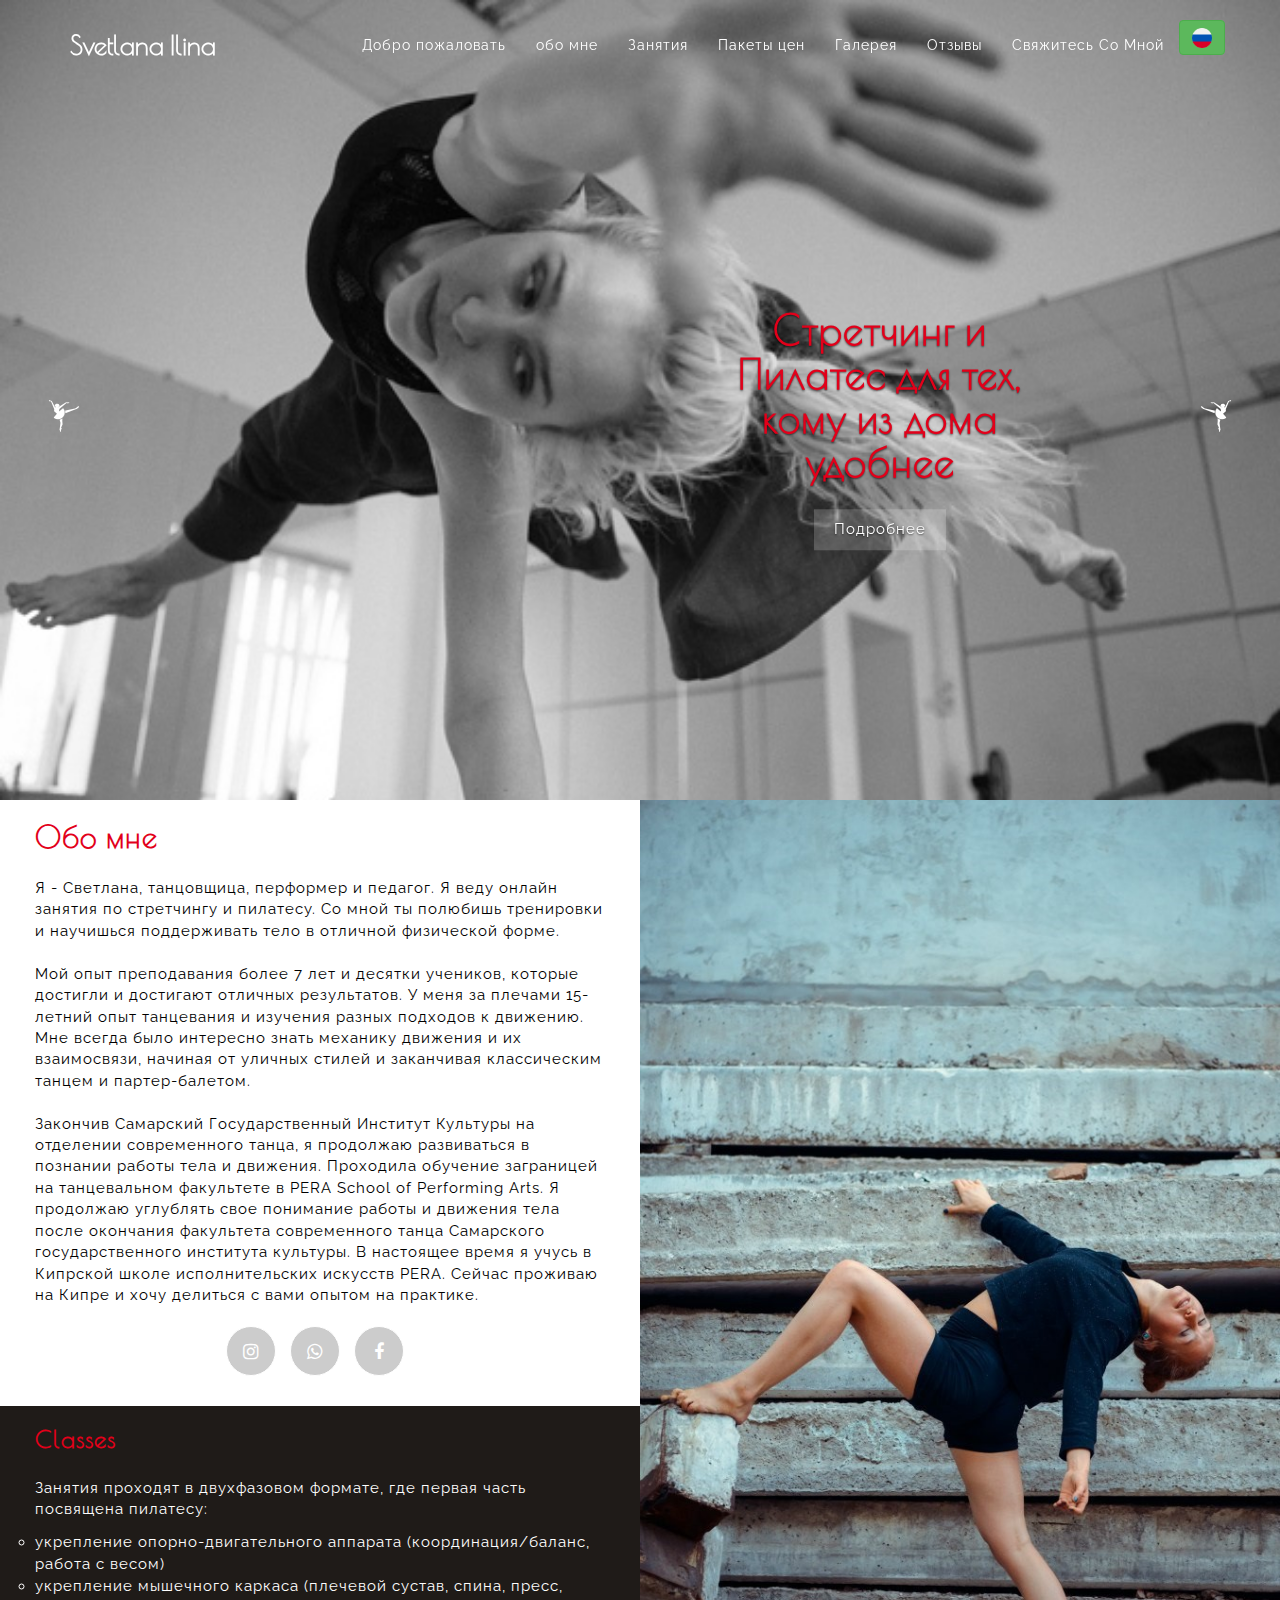
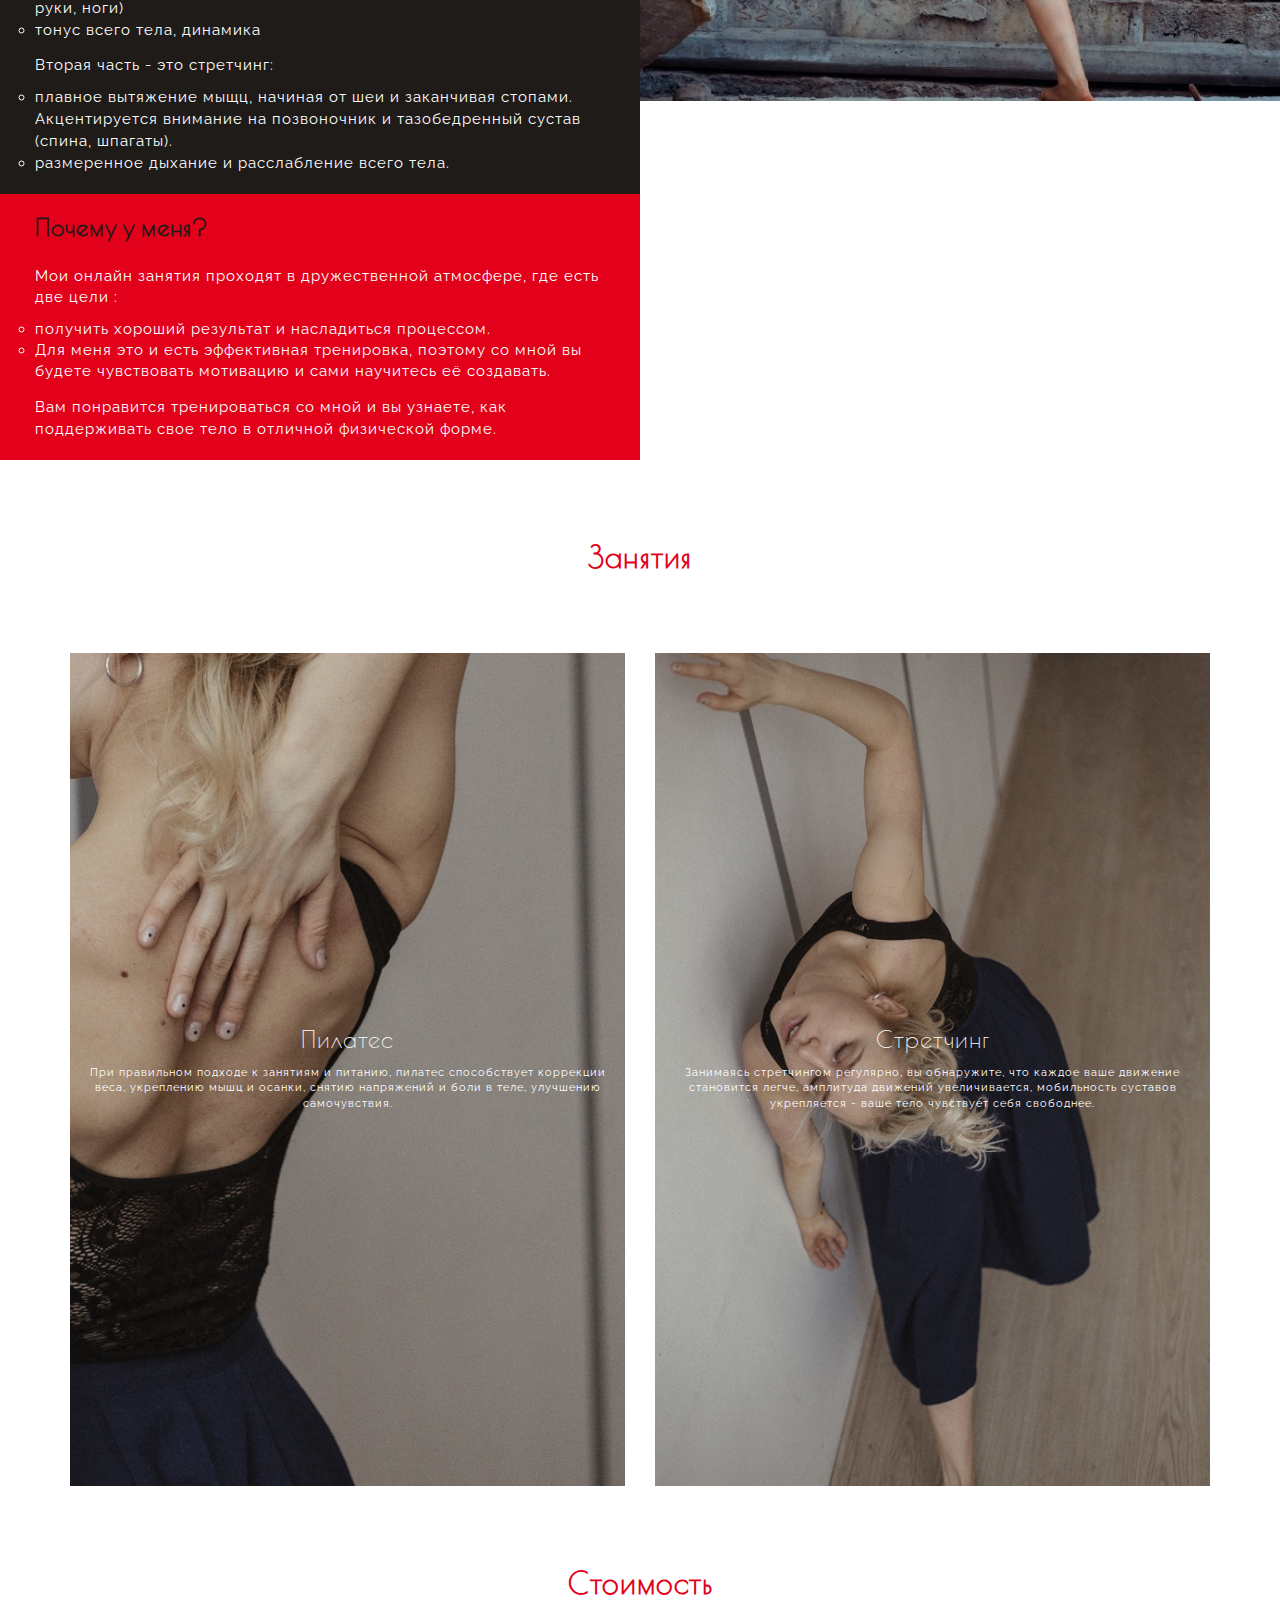
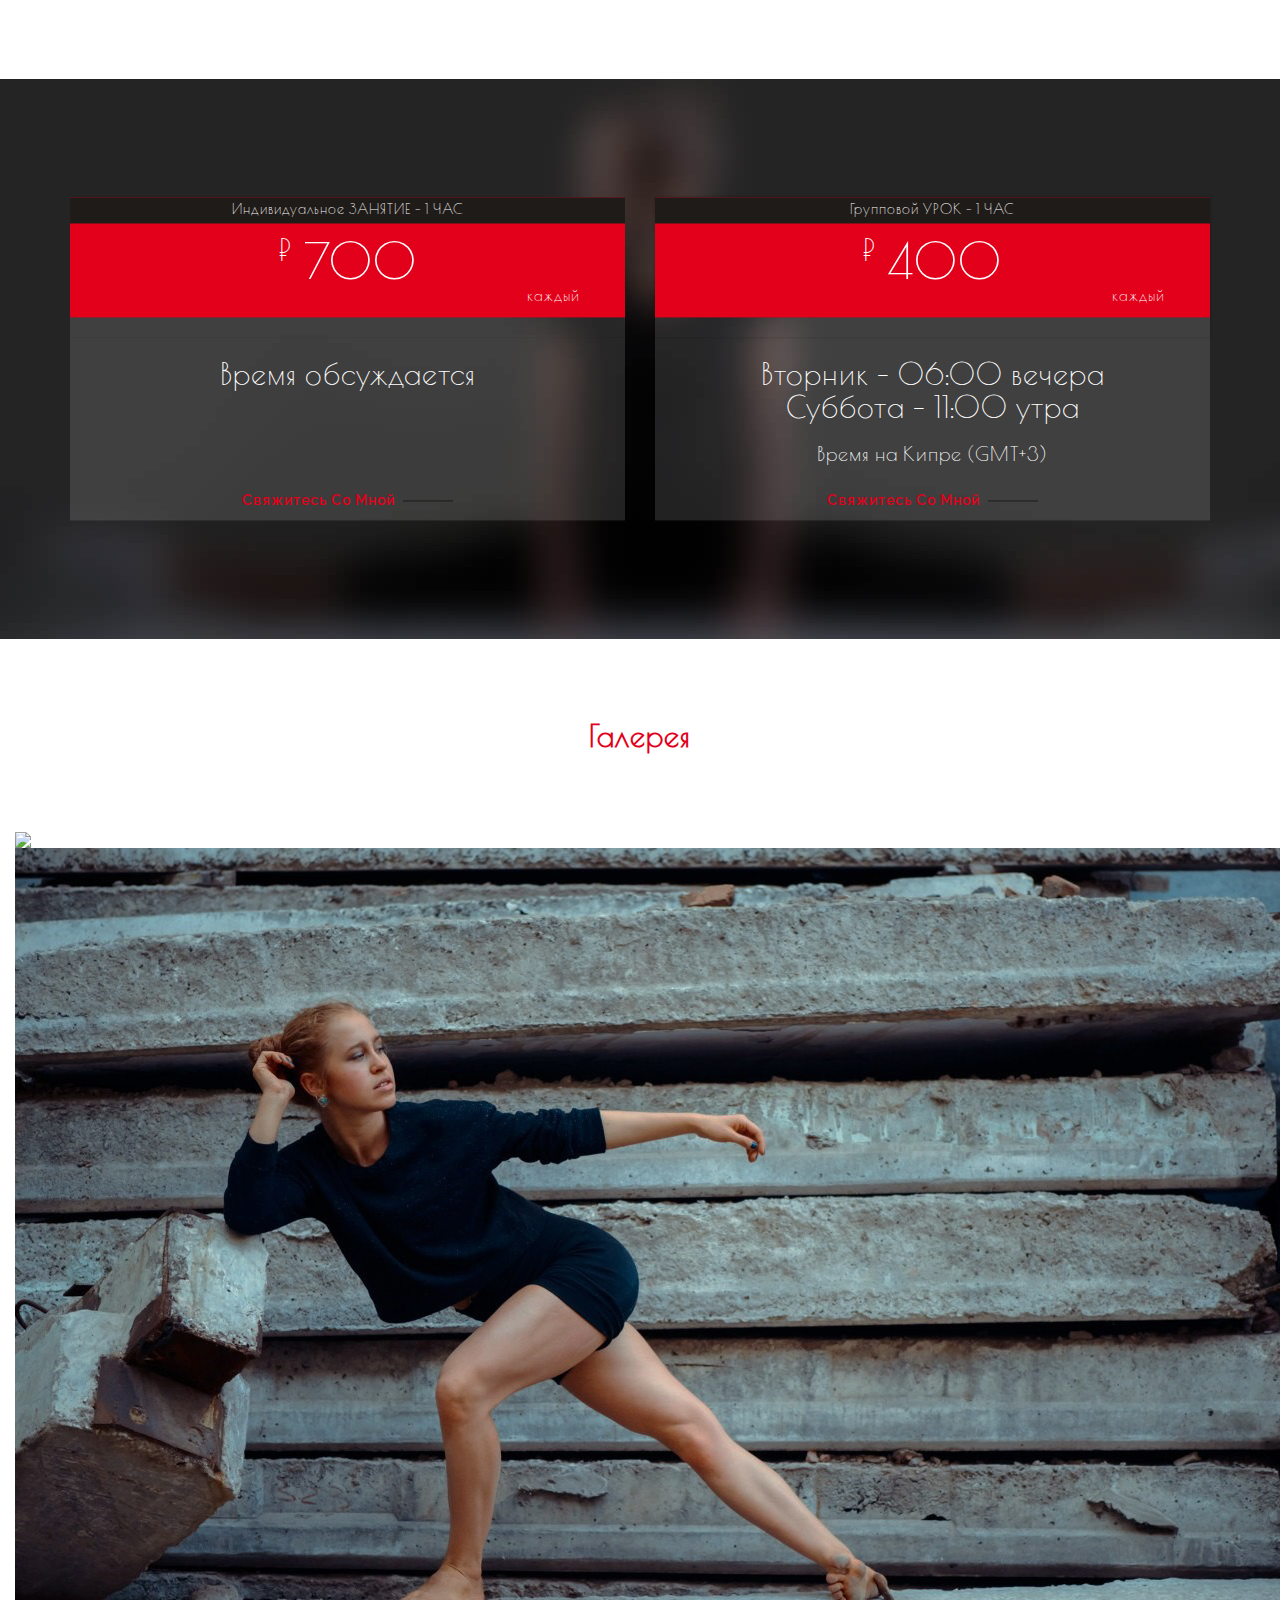
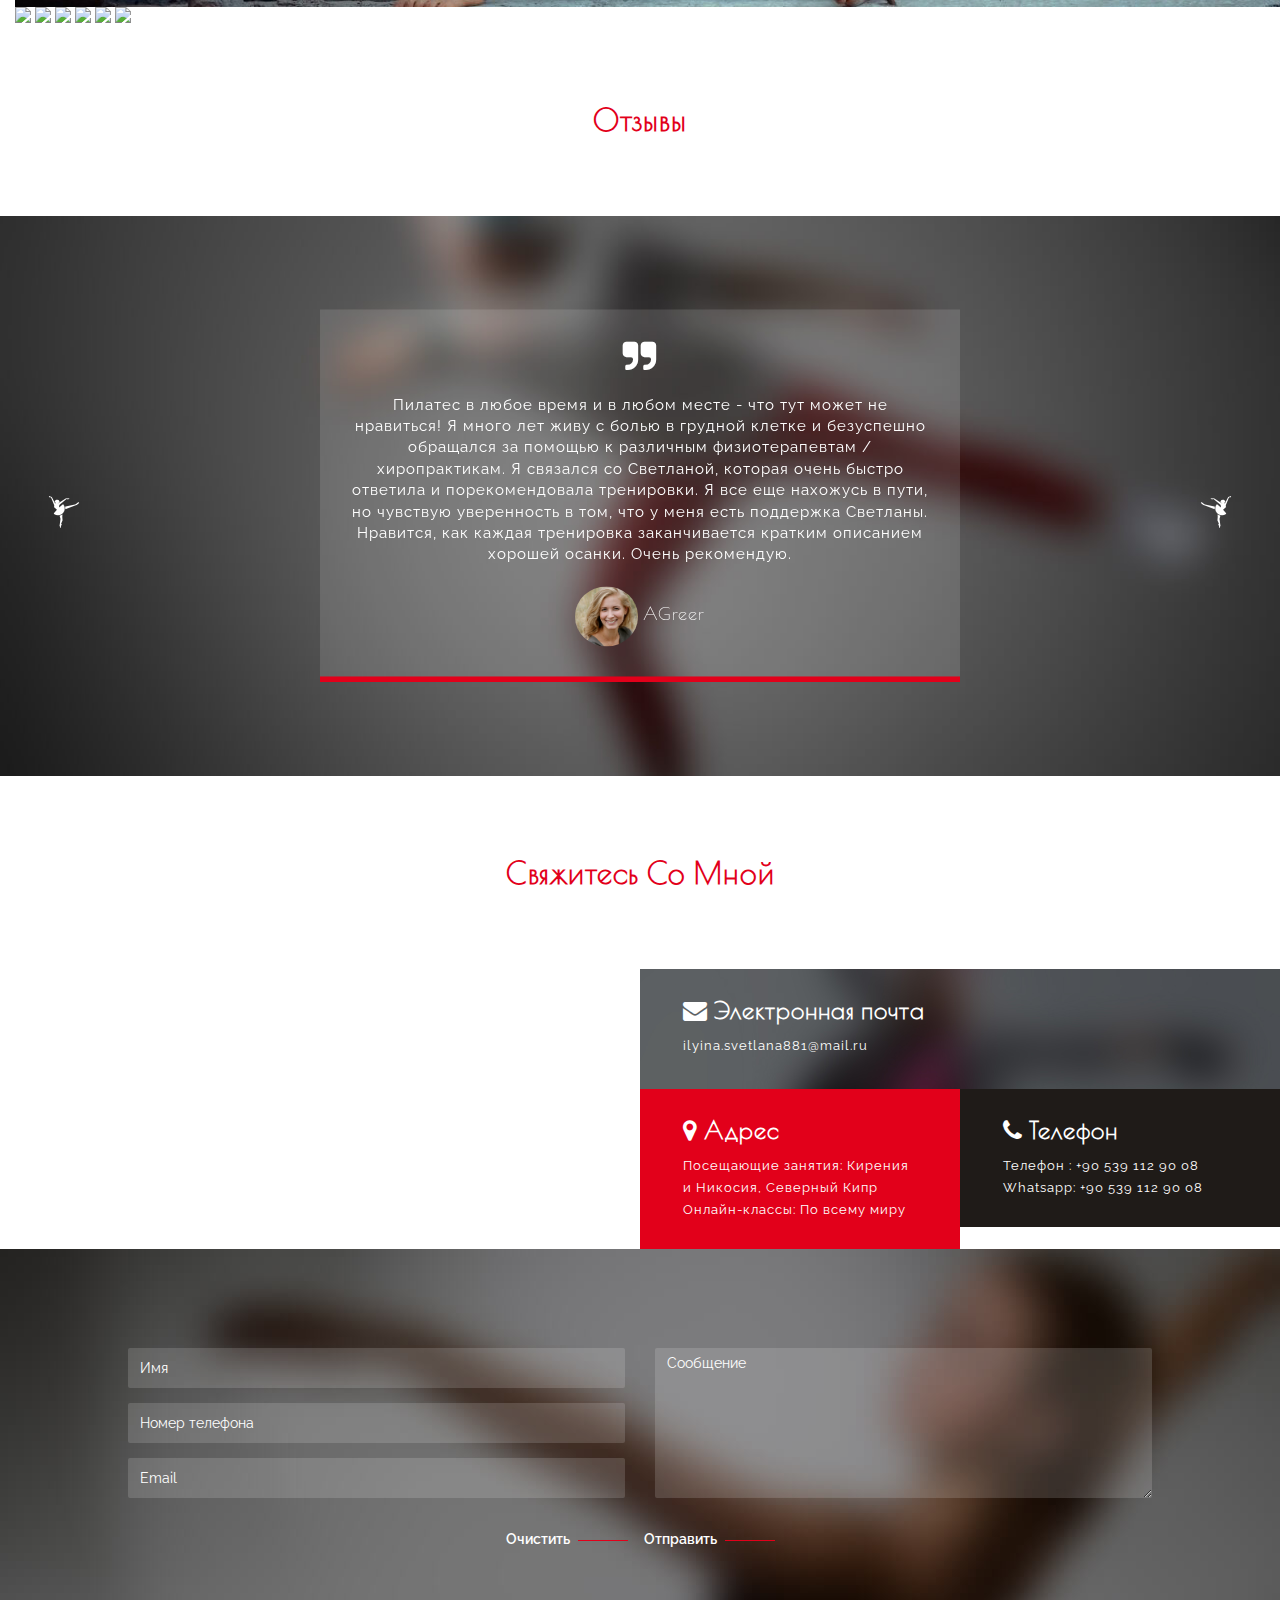
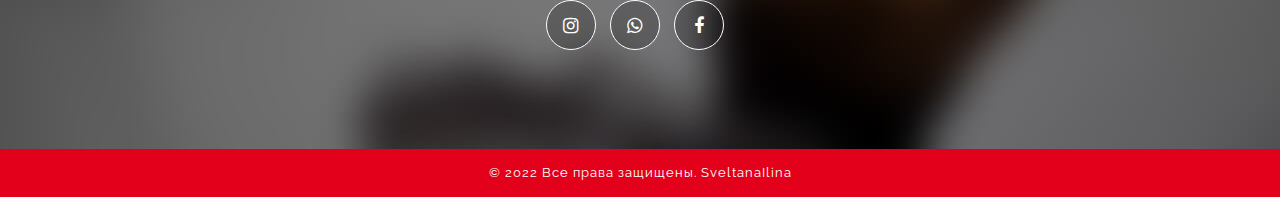
==== commit 75d9d148: "Awdi" ====
--- a/index2.html
+++ b/index2.html
@@ -1,7 +1,5 @@
-
-
 <!DOCTYPE html>
-<html lang="en">
+<html lang="en" manifest="./css/manifest/demo.appcache">
     <head>
         <meta charset="utf-8">
         <link rel="stylesheet" href="css/style2.css">
@@ -84,10 +82,10 @@
                                     <div class="col-sm" class="language-switcher">
                                         <div class="btn-group dropright translate">
                                       <button id="langSel" type="button" class="btn btn-success dropdown-toggle" data-toggle="dropdown" aria-haspopup="true" aria-expanded="false">
-                                       <img src="./images/russia.png" style="width: 20px;"> Перевести на 
+                                       <img src="./images/russia.png" style="width: 20px;">  
                                       </button>
                                       <div class="dropdown-menu translate-option" style="padding: 5px;">
-                                        <a class="dropdown-item" href="./index.html" tolang="en"><img src="./images/united-kingdom.png" style="width: 20px; margin-right: 10px;">English</a>
+                                        <a class="dropdown-item" href="./index.html" tolang="en"><img src="./images/united-kingdom.png" style="width: 20px; margin-right: 10px;">Английский</a>
                                         
                                        
                                       </div>
@@ -107,18 +105,17 @@
                         <div class="item active">            
                             <div class="carousel-caption">
                                 <div class="related-website-details">
-                                    <h3 data-wow-duration="1000ms" class="wow slideInLeft animated">Пилатес И Растяжка Для Всех</h3>
-                                    <p data-wow-duration="1000ms" class="wow slideInRight animated">Удобно ли посещать занятия из дома? Эти занятия для вас!</p>
-                                    <a href="#class" data-wow-duration="500ms" class="wow slideInLeft animated site-btn">Просмотр Подробных сведений</a>
+                                    <h3 data-wow-duration="1000ms" class="wow slideInLeft animated">Стретчинг и Пилатес для тех, кому из дома удобнее</h3>
+                                    <a href="#class" style="margin-top:25px;" data-wow-duration="500ms" class="wow slideInLeft animated site-btn">Подробнее</a>
                                 </div>
                             </div>
                         </div>
                         <div class="item">
                             <div class="carousel-caption">
                                 <div class="related-website-details">
-                                    <h3 data-wow-duration="1000ms" class="wow slideInLeft animated">Сделайте первый шаг к прекрасному и здоровому телу</h3>
+                                    <h3 data-wow-duration="1000ms" class="wow slideInLeft animated">Сделай первый шаг навстречу красивому и здоровому телу</h3>
                                     <p data-wow-duration="1000ms" class="wow slideInRight animated">Занятия для любого возраста и уровня!</p>
-                                    <a href="#class" data-wow-duration="500ms" class="wow slideInLeft animated site-btn">Просмотр Подробных сведений</a>
+                                    <a href="#class" data-wow-duration="500ms" class="wow slideInLeft animated site-btn">Подробнее</a>
                                 </div>
                             </div>
                         </div>
@@ -146,23 +143,24 @@
                     <div class="col-md-6 col-sm-12 col-xs-12">
                         <div class="about-para padding20">
                             <div class="block-heading">
-                                <h2>About Me</h2>
-                            </div>
-                            <p style="margin-top: 15px;">Меня зовут Светлана, и я танцовщица, исполнительница и преподаватель.
-                              Я провожу онлайн-занятия по растяжке и пилатесу.
-                              Мой опыт преподавания насчитывает более 7 лет, и я работал со многими студентами, которые преуспели.
-                                <br><br>
-                                Я танцую и исследую различные способы движения уже 15 лет.
-                                В тот период я был очарован механикой движения и их взаимосвязями.
-                                Мой опыт обширен; я изучал уличные танцы, современные танцы, работу на полу, балет, анатомию и множество других физических упражнений.
+                                <h2 style="margin-bottom: 25px;">Обо мне</h2>
+                            </div>
+                            <span style="margin-top: 15px; font-size: 15px;">
+                                Я - Светлана, танцовщица, перформер и педагог. Я веду онлайн занятия по стретчингу и пилатесу. Со мной ты полюбишь тренировки и научишься поддерживать тело в отличной физической форме.<br><br>
+
+Мой опыт преподавания более 7 лет и десятки учеников, которые достигли и достигают отличных результатов. 
+
+У меня за плечами 15-летний опыт танцевания и изучения разных подходов к движению. Мне всегда было интересно знать механику движения и их взаимосвязи, начиная от уличных стилей и заканчивая классическим танцем и партер-балетом. <br><br>Закончив Самарский Государственный Институт Культуры на отделении современного танца, я продолжаю развиваться в познании работы тела и движения. Проходила обучение заграницей на танцевальном факультете в PERA School of Performing Arts. 
+                                
+                                
+                              
                                 Я продолжаю углублять свое понимание работы и движения тела после окончания <span id="class"></span> факультета современного танца Самарского государственного института культуры.
                                 В настоящее время я учусь в Кипрской школе исполнительских искусств PERA.                                
-                            </p>
+                                Сейчас проживаю на Кипре и хочу делиться с вами опытом на практике.
+                            </span>
                             
                         </div>
                         <ul class="social-icon-list" style="margin-bottom:30px; margin-top: 0;">
-                                
-                               
                             <li>
                                 <a href="https://instagram.com/heysiaaa_?igshid=YmMyMTA2M2Y=">
                                     <i class="fa fa-instagram"></i>
@@ -183,44 +181,42 @@
                             <div class="col-md-12 col-sm-6 col-xs-12 bgcolor-blue">
 
                                 <div class="about-details padding20" >
-                                    <h3>Classes</h3>
-                                    <p id="Pilates" style="font-size: 20px; margin-top: 20px;">Занятия разделены на две части, первая из которых - пилатес:
+                                    <h3 style="margin-bottom: 25px;">Classes</h3>
+                                    <span id="Pilates" style="font-size: 15px; ">Занятия проходят в двухфазовом формате, где первая часть посвящена пилатесу:</span>
                                         ​
-                                        <ul class="Pilates_list" style="margin-top: 10px; font-size: 12px; line-height: 22px;">
-                                            <li>Укрепление опорно-двигательного аппарата (координация/равновесие, контроль веса)</li>
-                                            <li>Укрепление мышечной структуры (плечевой сустав, спина, пресс, руки, ноги)</li>
-                                            <li>тонус и динамика всего тела</li>
+                                        <ul class="Pilates_list" style="margin-top: 10px; font-size: 15px; line-height: 22px;">
+                                            <li style=" list-style: circle;">укрепление опорно-двигательного аппарата (координация/баланс, работа с весом)</li>
+                                            <li style=" list-style: circle;">укрепление мышечного каркаса (плечевой сустав, спина, пресс, руки, ноги)</li>
+                                            <li style=" list-style: circle;">тонус всего тела, динамика </li>
                                         </ul>
                                         <br>
-                                        <span id="Pilates" style="font-size: 20px;">Растяжка - это вторая часть:</span>
+                                        <span id="Pilates" style="font-size: 15px; margin-top: 20px;">Вторая часть - это стретчинг:</span>
                                         
-                                        <ul class="Pilates_list" style="margin-top: 10px; font-size: 12px; line-height: 22px;">
-                                            <li>Плавное растяжение мышц, начиная с шеи и заканчивая ступнями.</li>
-                                            <li>Позвоночник и тазобедренный сустав находятся в центре внимания (спина, шпагат)</li>
-                                            <li>Ровное дыхание и полное расслабление тела</li>
+                                        <ul class="Pilates_list" style="margin-top: 10px; font-size: 15px; line-height: 22px;">
+                                            <li style=" list-style: circle;">плавное вытяжение мыщц, начиная от шеи и заканчивая стопами. Акцентируется внимание на позвоночник и тазобедренный сустав (спина, шпагаты).</li>
+                                            <li style=" list-style: circle;">размеренное дыхание и расслабление всего тела.</li>
                                         </ul>
-                                        </p>
+                                    
                                 </div>
                             </div>
                             <div class="col-md-12 col-sm-6 col-xs-12 bgcolor-red">
                                 <div class="about-details padding20 " id="whyMe">
-                                    <h3>Почему я?</h3>
-                                    <p  style="font-size:13px;">
-                                      Мои онлайн-занятия проходят в дружественной атмосфере, где преследуются две цели:
-                                        <ul style="margin-top: 10px; font-size:13px;">
-                                            <li>Получите хороший результат</li>
-                                            <li>Люблю этот процесс</li>
+                                    <h3 style="margin-bottom: 25px;">Почему у меня?</h3>
+                                    <span  style="font-size:15px; ">Мои онлайн занятия проходят в дружественной атмосфере, где есть две цели : </span>
+                                        <ul style="margin-top: 10px; font-size:15px;">
+                                            <li style=" list-style: circle;">получить хороший результат и насладиться процессом. </li>
+                                            <li style=" list-style: circle;">Для меня это и есть эффективная тренировка, поэтому со мной вы будете чувствовать мотивацию и сами научитесь её создавать.</li>
                                         </ul>
                                         <br>
-                                <span style="font-size:13px;">Вам понравится тренироваться со мной и вы узнаете, как поддерживать свое тело в отличной физической форме.</span> 
-                                    </p>
+                                <span style="font-size:15px; ">Вам понравится тренироваться со мной и вы узнаете, как поддерживать свое тело в отличной физической форме.</span>
+                                  
                                         
                                     </div>
                             </div>
                         </div>
                     </div>
                     <div class="col-md-6 col-sm-12 col-xs-12 no-padding">
-                        <img src="images/about.jpg" class="img-responsive" style="height: 100%;">
+                        <img src="images/about.jpg" class="img-responsive" style="height: 100%; ">
                     </div>
                 </div>
             </div>
@@ -238,25 +234,25 @@
                     
                     <div class="col-md-6 col-sm-3 col-xs-6 width-100perc marginBottom30">
                         <div class="content">
-                            <div class="content-overlay"></div>
+                            <div class="content-overlay PS-details"></div>
                             <div class="classes-img">
                                 <img src="images/class3.jpg" alt="classes" class="img-responsive">
                             </div>
                             <div class="content-details">
                                 <h3>Пилатес</h3>
-                                <p>Пилатес - это не значит быть лучше кого-то другого, это значит быть лучше, чем ты был раньше.</p>
+                                <p>При правильном подходе к занятиям и питанию, пилатес способствует коррекции веса, укреплению мышц и  осанки, снятию напряжений и боли в теле, улучшению самочувствия.</p>
                             </div>  
                         </div>  
                     </div>
                     <div class="col-md-6 col-sm-3 col-xs-6 width-100perc">
                         <div class="content">
-                            <div class="content-overlay"></div>
+                            <div class="content-overlay PS-details"></div>
                             <div class="classes-img">
                                 <img src="images/class4.jpg" alt="classes" class="img-responsive">
                             </div>
                             <div class="content-details fadeIn-top fadeIn-right">
-                                <h3>Растягивание</h3>
-                                <p>Растягивайтесь правильно и регулярно, так что вы обнаружите, что каждое ваше движение становится легче.</p>
+                                <h3>Стретчинг</h3>
+                                <p>Занимаясь стретчингом регулярно, вы обнаружите, что каждое ваше движение становится легче, амплитуда движений увеличивается, мобильность суставов укрепляется - ваше тело чувствует себя свободнее.</p>
                             </div>  
                         </div>  
                     </div>
@@ -268,7 +264,7 @@
                 <div class="row">
                     <div class="col-xs-12 text-center">
                         <div class="block-heading paddingbottom-80">
-                            <h2>Пакеты цен</h2>
+                            <h2>Стоимость</h2>
                         </div>
                     </div>
                 </div>
@@ -288,10 +284,10 @@
                                                 <div class="price-gd-top">
                                                     <h4>Индивидуальное ЗАНЯТИЕ - 1 ЧАС</h4>
                                                     <h3>
-                                                        <span>€</span>
-                                                        10.00
+                                                        <span>₽</span>
+                                                        700
                                                     </h3>
-                                                    <h5>каждый</h5>
+                                                    <h5 style="font-size: 15px;">каждый</h5>
                                                 </div>
                                                 <div class="price-gd-bottom">
                                                 </div>
@@ -301,11 +297,11 @@
                                                     
                                                     <h6>
                                                        
-                                                      Обсуждаемое время
+                                                        Время обсуждается
                                                     </ul>
                                                     </h6>
                                                 </div>
-                                                <a class="site-btn2" id="siteBTN" href="https://wa.me/+905391129008">Contact Me</a>
+                                                <a class="site-btn2" id="siteBTN" href="https://wa.me/+905391129008">Свяжитесь Со Мной</a>
                                             </div>
                                         </div>
                                     </div>
@@ -315,10 +311,10 @@
                                                 <div class="price-gd-top">
                                                     <h4>Групповой УРОК - 1 ЧАС</h4>
                                                     <h3>
-                                                        <span>€</span>
-                                                        07.00
+                                                        <span>₽</span>
+                                                       400
                                                     </h3>
-                                                    <h5>каждый</h5>
+                                                    <h5 style="font-size: 15px;">каждый</h5>
                                                 </div>
                                                 <div class="price-gd-bottom">
                                                 </div>
@@ -356,117 +352,19 @@
                         </div>
                     </div>
                 </div>
-                <div class="row">
-                    <div class="gallery-list">
-                        <div class="col-md-12 col-sm-12 col-xs-12">
-                            <!-- <ul class="nav nav-tabs">
-                                <li class="active"><a data-toggle="tab" href="#All">All</a></li>
-                                <li><a data-toggle="tab" href="#tango">Tango Ballroom</a></li>
-                                <li><a data-toggle="tab" href="#acrobat">Acrobat</a></li>
-                                <li><a data-toggle="tab" href="#ballet">Ballet Ballerina</a></li>
-                                <li><a data-toggle="tab" href="#hip">Hip Hop</a></li> -->
-                            </ul>
-                            <div class="tab-content">
-                                <div id="All" class="tab-pane fade in active">
-                                    <div class="row">
-                                        <div class="col-md-4 col-sm-4 col-xs-6 no-padding width-100perc">
-                                            <div class="content">
-                                                <div class="content-overlay"></div>
-                                                <div class="gallery-img">
-                                                    <img src="images/gallery1.jpg" alt="gallery" class="img-responsive">
-                                                </div>
-                                                <div class="content-details fadeIn-top fadeIn-right">
-                                                    <!-- <h3>Hip Hop</h3>
-                                                    <p>Lorem ipsum dolor sit amet, consectetur adipiscing elit Aenean suscipit faucibus.</p> -->
-                                                    <a class="example-image-link img-responsive" href="images/gallery1.jpg" data-lightbox="gallery"></a>
-                                                </div> 
-                                            </div>
-                                        </div>
-                                        <div class="col-md-4 col-sm-4 col-xs-6 no-padding width-100perc">
-                                            <div class="content">
-                                                <div class="content-overlay"></div>
-                                                <div class="gallery-img">
-                                                    <img src="images/gallery2.jpg" alt="gallery" class="img-responsive">
-                                                </div>
-                                                <div class="content-details fadeIn-top fadeIn-right">
-                                                    <!-- <h3>Hip Hop</h3>
-                                                    <p>Lorem ipsum dolor sit amet, consectetur adipiscing elit Aenean suscipit faucibus.</p> -->
-                                                    <a class="example-image-link img-responsive" href="images/gallery2.jpg" data-lightbox="gallery"></a>
-                                                </div> 
-                                            </div>
-                                        </div>
-                                        <div class="col-md-4 col-sm-4 col-xs-6 no-padding width-100perc">
-                                            <div class="content">
-                                                <div class="content-overlay"></div>
-                                                <div class="gallery-img">
-                                                    <img src="images/gallery3.jpg" alt="gallery" class="img-responsive">
-                                                </div>
-                                                <div class="content-details fadeIn-top fadeIn-right">
-                                                    <!-- <h3>Hip Hop</h3>
-                                                    <p>Lorem ipsum dolor sit amet, consectetur adipiscing elit Aenean suscipit faucibus.</p> -->
-                                                    <a class="example-image-link img-responsive" href="images/gallery3.jpg" data-lightbox="gallery"></a>
-                                                </div> 
-                                            </div>
-                                        </div>
-                                        <div class="col-md-4 col-sm-4 col-xs-6 no-padding width-100perc">
-                                            <div class="content">
-                                                <div class="content-overlay"></div>
-                                                <div class="gallery-img">
-                                                    <img src="images/gallery4.jpg" alt="gallery" class="img-responsive">
-                                                </div>
-                                                <div class="content-details fadeIn-top fadeIn-right">
-                                                    <!-- <h3>Hip Hop</h3>
-                                                    <p>Lorem ipsum dolor sit amet, consectetur adipiscing elit Aenean suscipit faucibus.</p> -->
-                                                    <a class="example-image-link img-responsive" href="images/gallery4.jpg" data-lightbox="gallery"></a>
-                                                </div> 
-                                            </div>
-                                        
-                                        </div>
-                                      
-                                        
-                                        
-                                        
-                                    </div>
-
-
-                                    <div class="row">
-                                        <div class="col-md-4 col-sm-4 col-xs-6 no-padding width-100perc">
-                                            <div class="content">
-                                                <div class="content-overlay"></div>
-                                                <div class="gallery-img">
-                                                    <img src="images/gallery5.jpg" alt="gallery" class="img-responsive">
-                                                </div>
-                                                <div class="content-details fadeIn-top fadeIn-right">
-                                                    <!-- <h3>Hip Hop</h3>
-                                                    <p>Lorem ipsum dolor sit amet, consectetur adipiscing elit Aenean suscipit faucibus.</p> -->
-                                                    <a class="example-image-link img-responsive" href="images/gallery5.jpg" data-lightbox="gallery"></a>
-                                                </div> 
-                                            </div>
-                                        </div>
-                                        
-                                        <div class="col-md-4 col-sm-4 col-xs-6 no-padding width-100perc">
-                                            <div class="content">
-                                                <div class="content-overlay"></div>
-                                                <div class="gallery-img">
-                                                    <img src="images/gallery6.jpg" alt="gallery" class="img-responsive">
-                                                </div>
-                                                <div class="content-details fadeIn-top fadeIn-right">
-                                                    <!-- <h3>Hip Hop</h3>
-                                                    <p>Lorem ipsum dolor sit amet, consectetur adipiscing elit Aenean suscipit faucibus.</p> -->
-                                                    <a class="example-image-link img-responsive" href="images/gallery6.jpg" data-lightbox="gallery"></a>
-                                                </div> 
-                                            </div>
-                                        </div>
-                                        
-                                        
-                                        
-                                    </div>
-                                </div>
-                                
-                            </div>
-                        </div>
-                    </div>
-                </div>
+                <div class="gallery-container">
+                    <img src="./images/gallery1.jpg">
+                    <img src="./images/gallery2.jpg">
+                    <img src="./images/gallery7.jpg">
+                    <img src="./images/gallery8.jpg">
+                    <img src="./images/gallery3.jpg">
+                    <img src="./images/gallery4.jpg">
+                    <img src="./images/gallery5.jpg">
+                    <img src="./images/gallery6.jpg">
+                    
+                    
+                    
+                  </div>
             </div>
         </section>
         <section class="testimonial paddingTop-80" id="testimonial">
@@ -474,7 +372,7 @@
                 <div class="row">
                     <div class="col-xs-12 text-center">
                         <div class="block-heading paddingbottom-80">
-                            <h2>Что Говорят Мои Счастливые Ученики</h2>
+                            <h2>Отзывы</h2>
                         </div>
                     </div>
                 </div>
@@ -634,25 +532,25 @@
                                         <div class="contact-menu">
                                             <div class="col-md-6 col-sm-6 col-xs-12">
                                                 <div class="form-group">
-                                                    <input type="text" id="name" class="form-control placeholder-fix" placeholder="Name" required="" aria-invalid="false">
+                                                    <input type="text" id="name" class="form-control placeholder-fix" placeholder="Имя" required="" aria-invalid="false">
                                                 </div>
                                                 <div class="form-group">
-                                                    <input type="email" id="contact" class="form-control placeholder-fix" placeholder="Email" required="">
+                                                    <input type="text"  id="contact" class="form-control placeholder-fix" placeholder="Номер телефона" required=""  >
                                                 </div>
                                                 <div class="form-group">
-                                                    <input type="text" id="email" class="form-control placeholder-fix" placeholder="Phone Number" required="">
+                                                    <input type="email" id="email"  class="form-control placeholder-fix" placeholder="Email" required="" name="_replyto">
                                                 </div>
                                             </div>
                                             <div class="col-md-6 col-sm-6 col-xs-12">
                                                 <div class="form-group">
-                                                    <textarea name="message" id="message" class="form-control placeholder-fix" rows="5" placeholder="Message" required="" aria-invalid="false"></textarea>
+                                                    <textarea name="message" id="message" class="form-control placeholder-fix" rows="5" placeholder="Сообщение" required="" aria-invalid="false"></textarea>
                                                     <p class="help-block text-danger"></p>
                                                 </div>
                                             </div>
                                             <div class="col-md-12 col-sm-12 col-xs-12">
                                                 <div class="buttons text-center">
-                                                    <button type="reset" class="site-btn3">Четкий</button>
-                                                    <button type="submit" class="site-btn3">Пришлите Мне Сообщение</button>
+                                                    <button type="reset" class="site-btn3">Очистить</button>
+                                                    <button type="submit" class="site-btn3">Отправить</button>
                                                 </div>
                                             </div>
                                         </div>
@@ -740,4 +638,4 @@
             <i class="tv-bounce fa fa-angle-double-up"></i>
         </a>
     </body>
-</html>
+</html>